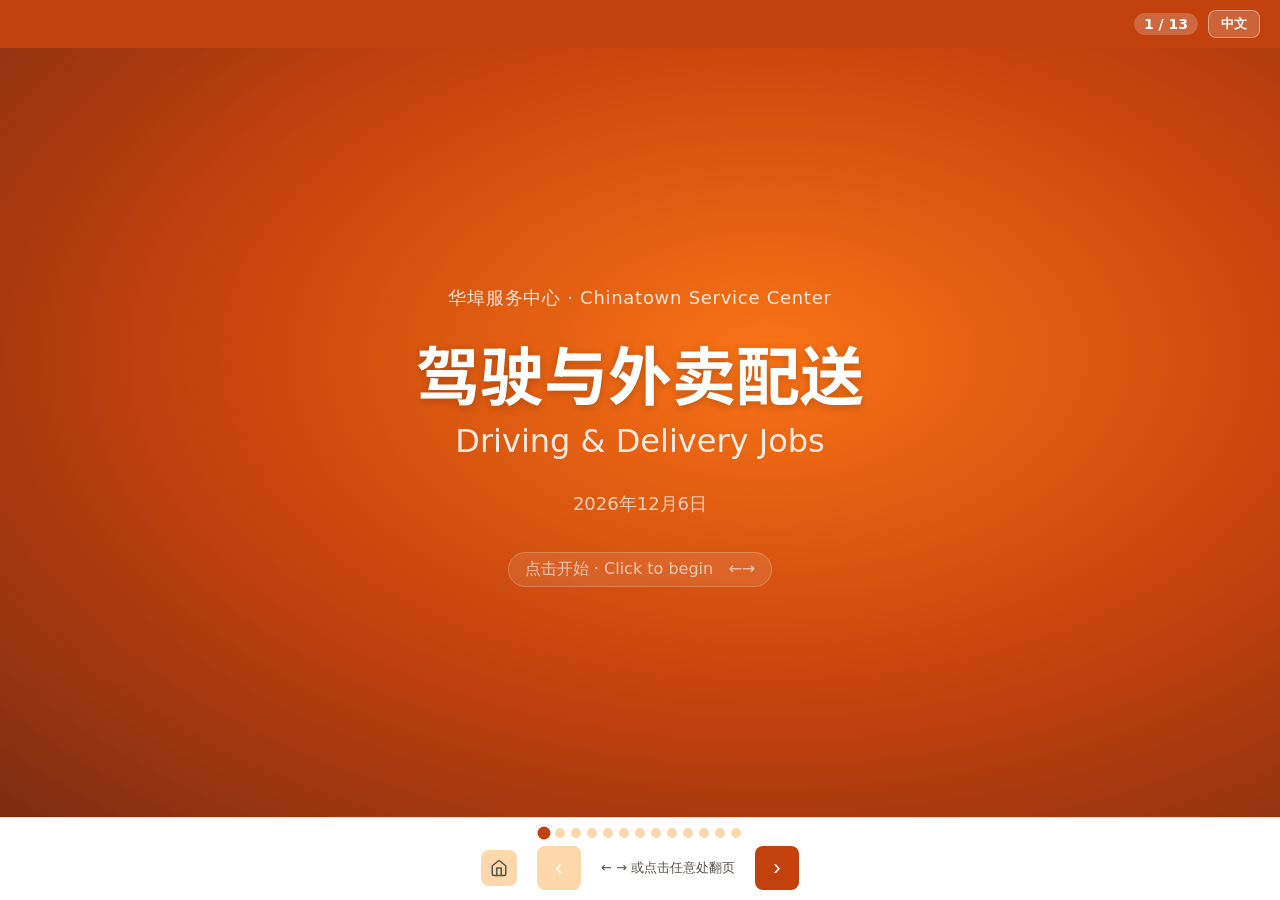
==== index.html @ 0065ac23 "Workshop 16: Driving & Delivery — initial bilingual deck + tests 13-slide projection deck (orange/am" ====
<!DOCTYPE html>
<html lang="zh-Hans">
<head>
  <meta charset="UTF-8">
  <meta name="viewport" content="width=device-width, initial-scale=1.0">
  <title>驾驶与外卖配送工作坊 · Driving &amp; Delivery Workshop</title>
  <meta name="description" content="Bilingual driving and delivery jobs workshop for new immigrants in LA — AB 60 license, DoorDash, taxes, and full-time options. Chinatown Service Center.">
  <link rel="canonical" href="https://driving-workshop.pages.dev/">
  <meta property="og:title" content="驾驶与外卖配送工作坊 · Driving & Delivery Workshop">
  <meta property="og:description" content="Bilingual workshop on driving and delivery jobs — AB 60 license, DoorDash/Uber Eats setup, gig taxes, full-time driving options.">
  <meta property="og:type" content="website">
  <meta property="og:url" content="https://driving-workshop.pages.dev/">
  <meta property="og:image" content="https://driving-workshop.pages.dev/og-image.jpg">
  <meta property="og:image:width" content="1200">
  <meta property="og:image:height" content="630">
  <meta property="og:image:alt" content="驾驶与外卖配送工作坊 · Driving & Delivery Workshop — Chinatown Service Center">
  <meta name="twitter:card" content="summary_large_image">
  <meta name="twitter:image" content="https://driving-workshop.pages.dev/og-image.jpg">
  <link rel="icon" href="data:image/svg+xml,<svg xmlns='http://www.w3.org/2000/svg' viewBox='0 0 100 100'><text y='.9em' font-size='90'>🚗</text></svg>">
  <link rel="preconnect" href="https://fonts.googleapis.com">
  <link rel="preconnect" href="https://fonts.gstatic.com" crossorigin>
  <link rel="stylesheet" href="https://fonts.googleapis.com/css2?family=Noto+Sans+SC:wght@400;500;700&display=swap">
  <link rel="stylesheet" href="styles.css">
</head>
<body class="zh">
<a class="skip-to-main" href="#slidesArea">跳至主内容 · Skip to main content</a>
<noscript><p class="noscript-msg">此演示需要启用 JavaScript · This presentation requires JavaScript.</p></noscript>

<!-- ── Header ──────────────────────────────────────────── -->
<header class="slide-header">
  <span class="section-label" id="sectionLabel"></span>
  <div class="header-right">
    <span class="slide-counter" id="slideCounter" aria-live="polite" aria-atomic="true">1 / 13</span>
    <button class="lang-toggle" id="langToggle" data-action="toggle-lang" aria-label="切换语言 · Toggle language">中文</button>
  </div>
</header>

<!-- ── Slides ──────────────────────────────────────────── -->
<main class="slides-area" id="slidesArea" aria-label="Workshop slides" role="main">

  <!-- ── Slide 1: Title ────────────────────────────────── -->
  <section class="slide slide-centered title-slide active" id="slide-1">
    <div class="slide-inner">
      <div class="csc-name">华埠服务中心 · Chinatown Service Center</div>
      <h1 class="main-title">驾驶与外卖配送</h1>
      <div class="main-subtitle">Driving &amp; Delivery Jobs</div>
      <div class="date-line" id="dateLine"></div>
      <span class="start-hint">点击开始 · Click to begin &nbsp; ←→</span>
    </div>
  </section>

  <!-- ── Slide 2: Agenda ───────────────────────────────── -->
  <section class="slide slide-centered" id="slide-2">
    <div class="slide-inner">
      <div class="topic-badge">今天学什么 · Today's Agenda</div>
      <h2 class="zh-headline">
        <span class="zh">三大主题</span>
        <span class="en">Three Key Topics</span>
      </h2>
      <div class="en-subtitle">
        <span class="zh">驾照 · 兼职 · 全职 — 30 分钟</span>
        <span class="en">License · Gig Apps · Full-Time — 30 minutes</span>
      </div>
      <div class="agenda-grid">
        <div class="agenda-card">
          <svg class="agenda-icon" aria-hidden="true" xmlns="http://www.w3.org/2000/svg" width="40" height="40" viewBox="0 0 24 24" fill="none" stroke="currentColor" stroke-width="1.5" stroke-linecap="round" stroke-linejoin="round"><rect width="20" height="14" x="2" y="5" rx="2"/><line x1="2" x2="22" y1="10" y2="10"/></svg>
          <div class="agenda-num">①</div>
          <div class="agenda-zh">
            <span class="zh">驾照</span>
            <span class="en">License</span>
          </div>
          <div class="agenda-en">
            <span class="zh">AB 60 加州驾照</span>
            <span class="en">AB 60 California License</span>
          </div>
        </div>
        <div class="agenda-card">
          <svg class="agenda-icon" aria-hidden="true" xmlns="http://www.w3.org/2000/svg" width="40" height="40" viewBox="0 0 24 24" fill="none" stroke="currentColor" stroke-width="1.5" stroke-linecap="round" stroke-linejoin="round"><rect width="14" height="20" x="5" y="2" rx="2"/><path d="M12 18h.01"/></svg>
          <div class="agenda-num">②</div>
          <div class="agenda-zh">
            <span class="zh">兼职</span>
            <span class="en">Gig Apps</span>
          </div>
          <div class="agenda-en">
            <span class="zh">手机接单 · DoorDash · Uber</span>
            <span class="en">DoorDash · Uber Eats · Lyft</span>
          </div>
        </div>
        <div class="agenda-card">
          <svg class="agenda-icon" aria-hidden="true" xmlns="http://www.w3.org/2000/svg" width="40" height="40" viewBox="0 0 24 24" fill="none" stroke="currentColor" stroke-width="1.5" stroke-linecap="round" stroke-linejoin="round"><path d="M10 17h4V5H2v12h3"/><path d="M20 17h2v-3.34a4 4 0 0 0-1.17-2.83L19 9h-5"/><path d="M14 17h1"/><circle cx="7.5" cy="17.5" r="2.5"/><circle cx="17.5" cy="17.5" r="2.5"/></svg>
          <div class="agenda-num">③</div>
          <div class="agenda-zh">
            <span class="zh">全职</span>
            <span class="en">Full-Time</span>
          </div>
          <div class="agenda-en">
            <span class="zh">USPS · Amazon · CDL 大货车</span>
            <span class="en">USPS · Amazon · CDL Trucking</span>
          </div>
        </div>
      </div>
    </div>
  </section>

  <!-- ── Slide 3: Types of Driving Jobs ───────────────── -->
  <section class="slide" id="slide-3">
    <div class="slide-inner">
      <div class="topic-badge"><svg aria-hidden="true" xmlns="http://www.w3.org/2000/svg" width="16" height="16" viewBox="0 0 24 24" fill="none" stroke="currentColor" stroke-width="2" stroke-linecap="round" stroke-linejoin="round"><path d="M14 16H9m10 0h3v-3.15a1 1 0 0 0-.84-.99L16 11l-2.7-3.6a1 1 0 0 0-.8-.4H5.24a2 2 0 0 0-1.8 1.1l-.8 1.63A6 6 0 0 0 2 12.42V16h2"/><circle cx="6.5" cy="16.5" r="2.5"/><circle cx="16.5" cy="16.5" r="2.5"/></svg> <span class="zh">行业概览</span><span class="en">Industry Overview</span></div>
      <h2 class="zh-headline">
        <span class="zh">驾驶工作有哪些？</span>
        <span class="en">Types of Driving Jobs</span>
      </h2>
      <div class="en-subtitle">
        <span class="zh">在洛杉矶最常见的四种驾驶工作</span>
        <span class="en">Four most common driving jobs in LA</span>
      </div>
      <div class="type-grid">
        <div class="type-card">
          <svg class="type-icon" aria-hidden="true" xmlns="http://www.w3.org/2000/svg" width="32" height="32" viewBox="0 0 24 24" fill="none" stroke="currentColor" stroke-width="1.5" stroke-linecap="round" stroke-linejoin="round"><rect width="14" height="20" x="5" y="2" rx="2"/><path d="M12 18h.01"/></svg>
          <div class="type-name-zh"><span class="zh">手机兼职 / 网约车</span><span class="en">Gig Apps / Rideshare</span></div>
          <div class="type-name-en"><span class="zh">DoorDash · Uber Eats · Lyft · Instacart</span><span class="en">DoorDash · Uber Eats · Lyft · Instacart</span></div>
          <div class="type-desc"><span class="zh">时间自由，自带车，按单计费。每小时 $15–25</span><span class="en">Flexible hours, your own car, paid per delivery. $15–25/hr</span></div>
        </div>
        <div class="type-card">
          <svg class="type-icon" aria-hidden="true" xmlns="http://www.w3.org/2000/svg" width="32" height="32" viewBox="0 0 24 24" fill="none" stroke="currentColor" stroke-width="1.5" stroke-linecap="round" stroke-linejoin="round"><rect width="20" height="8" x="2" y="9" rx="2"/><path d="M2 12h20"/><path d="M6 17v2M18 17v2"/></svg>
          <div class="type-name-zh"><span class="zh">全职配送司机</span><span class="en">Delivery Driver (Full-Time)</span></div>
          <div class="type-name-en"><span class="zh">UPS · FedEx · Amazon · USPS</span><span class="en">UPS · FedEx · Amazon · USPS</span></div>
          <div class="type-desc"><span class="zh">公司提供车辆，有保险和福利。每小时 $20–32</span><span class="en">Company truck, insurance &amp; benefits. $20–32/hr</span></div>
        </div>
        <div class="type-card">
          <svg class="type-icon" aria-hidden="true" xmlns="http://www.w3.org/2000/svg" width="32" height="32" viewBox="0 0 24 24" fill="none" stroke="currentColor" stroke-width="1.5" stroke-linecap="round" stroke-linejoin="round"><path d="M10 17h4V5H2v12h3"/><path d="M20 17h2v-3.34a4 4 0 0 0-1.17-2.83L19 9h-5"/><circle cx="7.5" cy="17.5" r="2.5"/><circle cx="17.5" cy="17.5" r="2.5"/></svg>
          <div class="type-name-zh"><span class="zh">大货车司机 (CDL)</span><span class="en">CDL Truck Driver</span></div>
          <div class="type-name-en"><span class="zh">商用车驾照 A 类</span><span class="en">Class A Commercial License</span></div>
          <div class="type-desc"><span class="zh">需要 CDL 培训。长途 $60K–80K/年</span><span class="en">Requires CDL training. Long-haul $60K–80K/year</span></div>
        </div>
        <div class="type-card">
          <svg class="type-icon" aria-hidden="true" xmlns="http://www.w3.org/2000/svg" width="32" height="32" viewBox="0 0 24 24" fill="none" stroke="currentColor" stroke-width="1.5" stroke-linecap="round" stroke-linejoin="round"><path d="M8 6v6"/><path d="M15 6v6"/><path d="M2 12h19.6"/><path d="M18 18h3s.5-1.7.8-2.8c.1-.4.2-.8.2-1.2 0-.4-.1-.8-.2-1.2l-1.4-5C20.1 6.8 19.1 6 18 6H4a2 2 0 0 0-2 2v10h3"/><circle cx="7" cy="18" r="2"/><circle cx="16" cy="18" r="2"/></svg>
          <div class="type-name-zh"><span class="zh">残障专车 / 校车</span><span class="en">Paratransit / School Bus</span></div>
          <div class="type-name-en"><span class="zh">Access Services · LA Unified</span><span class="en">Access Services · LA Unified</span></div>
          <div class="type-desc"><span class="zh">服务老人或学生，福利稳定。每小时 $20–27</span><span class="en">Serve elderly or students, stable benefits. $20–27/hr</span></div>
        </div>
      </div>
    </div>
  </section>

  <!-- ── Slide 4: AB 60 License ────────────────────────── -->
  <section class="slide" id="slide-4">
    <div class="slide-inner">
      <div class="topic-badge"><svg aria-hidden="true" xmlns="http://www.w3.org/2000/svg" width="16" height="16" viewBox="0 0 24 24" fill="none" stroke="currentColor" stroke-width="2" stroke-linecap="round" stroke-linejoin="round"><rect width="20" height="14" x="2" y="5" rx="2"/><line x1="2" x2="22" y1="10" y2="10"/></svg> <span class="zh">第一步 · 驾照</span><span class="en">Step 1 · License</span></div>
      <h2 class="zh-headline">
        <span class="zh">AB 60 加州驾照</span>
        <span class="en">AB 60 California Driver's License</span>
      </h2>
      <div class="en-subtitle">
        <span class="zh">没有合法身份也可以申请加州驾照</span>
        <span class="en">You can get a CA license without legal status</span>
      </div>
      <div class="doc-grid">
        <div class="doc-col">
          <h3><span class="zh">身份证明（任选一）</span><span class="en">Proof of Identity (pick one)</span></h3>
          <ul class="doc-list">
            <li><span class="zh">外国护照（贴照片那页）</span><span class="en">Foreign passport (with photo page)</span></li>
            <li><span class="zh">领事馆身份证（Matrícula Consular）</span><span class="en">Consular ID card (Matrícula)</span></li>
            <li><span class="zh">外国驾照</span><span class="en">Foreign driver's license</span></li>
            <li><span class="zh">墨西哥选民证 (INE/IFE)</span><span class="en">Mexican voter ID (INE/IFE)</span></li>
          </ul>
        </div>
        <div class="doc-col">
          <h3><span class="zh">加州居住证明（两张）</span><span class="en">CA Residency Proof (two needed)</span></h3>
          <ul class="doc-list">
            <li><span class="zh">水电煤气账单（家庭账单）</span><span class="en">Utility bill (electric, gas, water)</span></li>
            <li><span class="zh">租房合同或收据</span><span class="en">Rental agreement or rent receipt</span></li>
            <li><span class="zh">银行对账单</span><span class="en">Bank statement</span></li>
            <li><span class="zh">学校或工作证明信</span><span class="en">School or employer letter</span></li>
          </ul>
        </div>
      </div>
      <div class="tax-rule">
        <div class="tax-rule-zh"><span class="zh">📝 三步走：在 DMV 网上预约 → 笔试 → 路考</span><span class="en">📝 Three steps: Book DMV appointment online → Written test → Road test</span></div>
        <div class="tax-rule-en"><span class="zh">中文笔试可用。费用约 $39（驾照费用）。AB 60 驾照不能用于乘机或联邦事务。</span><span class="en">Chinese written test available. Fee ~$39. AB 60 license cannot be used for air travel or federal ID.</span></div>
      </div>
    </div>
  </section>

  <!-- ── Slide 5: Activity — Which App Pays More? (two-phase) -->
  <section class="slide activity-slide" id="slide-5" data-phase="question">
    <div class="slide-inner">
      <div class="topic-badge"><svg aria-hidden="true" xmlns="http://www.w3.org/2000/svg" width="16" height="16" viewBox="0 0 24 24" fill="none" stroke="currentColor" stroke-width="2" stroke-linecap="round" stroke-linejoin="round"><circle cx="12" cy="12" r="10"/><circle cx="12" cy="12" r="6"/><circle cx="12" cy="12" r="2"/></svg> <span class="zh">练一练 · 互动活动</span><span class="en">Activity · Practice</span></div>
      <h2 class="zh-headline">
        <span class="zh">哪个 App 收入更高？</span>
        <span class="en">Which App Pays the Most?</span>
      </h2>
      <div class="en-subtitle">
        <span class="zh">在洛杉矶，平均每小时收入对比（含小费）</span>
        <span class="en">Average LA hourly pay (after tips, before gas)</span>
      </div>

      <div class="pay-compare">
        <div class="pay-card" id="pay-uber">
          <div class="pay-card-name">Uber</div>
          <div class="pay-card-rate">$18–22</div>
          <div class="pay-card-note"><span class="zh">载客网约车</span><span class="en">Rideshare</span></div>
        </div>
        <div class="pay-card" id="pay-lyft">
          <div class="pay-card-name">Lyft</div>
          <div class="pay-card-rate">$17–20</div>
          <div class="pay-card-note"><span class="zh">载客网约车</span><span class="en">Rideshare</span></div>
        </div>
        <div class="pay-card" id="pay-doordash">
          <div class="pay-card-name">DoorDash</div>
          <div class="pay-card-rate">$19–25</div>
          <div class="pay-card-note"><span class="zh">送外卖</span><span class="en">Food delivery</span></div>
        </div>
        <div class="pay-card" id="pay-instacart">
          <div class="pay-card-name">Instacart</div>
          <div class="pay-card-rate">$16–20</div>
          <div class="pay-card-note"><span class="zh">代买杂货</span><span class="en">Grocery delivery</span></div>
        </div>
      </div>

      <div class="vote-prompt"><span class="zh">🙋 投票：你觉得哪个 App 收入最高？</span><span class="en">🙋 Vote: Which app pays the most?</span></div>

      <!-- Answer reveal (hidden until reveal) -->
      <div id="activity-answer" class="activity-answer-box">
        <div class="activity-answer-title"><span class="zh">✓ DoorDash 平均最高（约 $19–25/小时）</span><span class="en">✓ DoorDash typically pays the most (~$19–25/hr)</span></div>
        <div class="activity-answer-text">
          <span class="zh">注意：实际收入要扣除油费（约 $5–7/小时）和车辆磨损。多个 App 一起开可以减少等单时间。</span>
          <span class="en">Note: Subtract gas (~$5–7/hr) and vehicle wear. Running multiple apps reduces wait time.</span>
        </div>
      </div>

      <button class="reveal-btn" id="reveal-btn-5" data-action="reveal-activity">
        <span class="zh">揭晓答案 · Reveal Answer</span>
        <span class="en">Reveal Answer</span>
      </button>
    </div>
  </section>

  <!-- ── Slide 6: DoorDash / Uber Eats Setup ────────────── -->
  <section class="slide" id="slide-6">
    <div class="slide-inner">
      <div class="topic-badge"><svg aria-hidden="true" xmlns="http://www.w3.org/2000/svg" width="16" height="16" viewBox="0 0 24 24" fill="none" stroke="currentColor" stroke-width="2" stroke-linecap="round" stroke-linejoin="round"><rect width="14" height="20" x="5" y="2" rx="2"/><path d="M12 18h.01"/></svg> <span class="zh">手机注册</span><span class="en">Phone Setup</span></div>
      <h2 class="zh-headline">
        <span class="zh">注册 DoorDash / Uber Eats</span>
        <span class="en">Sign Up for DoorDash / Uber Eats</span>
      </h2>
      <div class="en-subtitle">
        <span class="zh">五个步骤 — 一周内可以开始接单</span>
        <span class="en">Five steps — start earning within a week</span>
      </div>
      <div class="phone-steps">
        <div class="phone-step">
          <div class="phone-step-num">1</div>
          <svg class="phone-step-icon" aria-hidden="true" xmlns="http://www.w3.org/2000/svg" width="28" height="28" viewBox="0 0 24 24" fill="none" stroke="currentColor" stroke-width="1.5" stroke-linecap="round" stroke-linejoin="round"><circle cx="12" cy="12" r="10"/><polyline points="16 12 12 8 8 12"/><line x1="12" x2="12" y1="16" y2="8"/></svg>
          <div class="phone-step-zh"><span class="zh">下载 App</span><span class="en">Download App</span></div>
          <div class="phone-step-en"><span class="zh">App Store 或 Play 商店</span><span class="en">App Store / Play Store</span></div>
        </div>
        <div class="phone-step">
          <div class="phone-step-num">2</div>
          <svg class="phone-step-icon" aria-hidden="true" xmlns="http://www.w3.org/2000/svg" width="28" height="28" viewBox="0 0 24 24" fill="none" stroke="currentColor" stroke-width="1.5" stroke-linecap="round" stroke-linejoin="round"><path d="M16 21v-2a4 4 0 0 0-4-4H6a4 4 0 0 0-4 4v2"/><circle cx="9" cy="7" r="4"/><polyline points="16 11 18 13 22 9"/></svg>
          <div class="phone-step-zh"><span class="zh">填资料</span><span class="en">Enter Info</span></div>
          <div class="phone-step-en"><span class="zh">姓名 · 电话 · SSN/ITIN</span><span class="en">Name · Phone · SSN/ITIN</span></div>
        </div>
        <div class="phone-step">
          <div class="phone-step-num">3</div>
          <svg class="phone-step-icon" aria-hidden="true" xmlns="http://www.w3.org/2000/svg" width="28" height="28" viewBox="0 0 24 24" fill="none" stroke="currentColor" stroke-width="1.5" stroke-linecap="round" stroke-linejoin="round"><rect width="20" height="14" x="2" y="5" rx="2"/><line x1="2" x2="22" y1="10" y2="10"/></svg>
          <div class="phone-step-zh"><span class="zh">上传驾照 + 车辆</span><span class="en">Upload License + Vehicle</span></div>
          <div class="phone-step-en"><span class="zh">驾照 · 保险 · 车牌照片</span><span class="en">License · Insurance · Plate photo</span></div>
        </div>
        <div class="phone-step">
          <div class="phone-step-num">4</div>
          <svg class="phone-step-icon" aria-hidden="true" xmlns="http://www.w3.org/2000/svg" width="28" height="28" viewBox="0 0 24 24" fill="none" stroke="currentColor" stroke-width="1.5" stroke-linecap="round" stroke-linejoin="round"><circle cx="12" cy="12" r="10"/><polyline points="12 6 12 12 16 14"/></svg>
          <div class="phone-step-zh"><span class="zh">等背景调查</span><span class="en">Background Check</span></div>
          <div class="phone-step-en"><span class="zh">3–7 天审核完成</span><span class="en">3–7 days to approve</span></div>
        </div>
        <div class="phone-step">
          <div class="phone-step-num">5</div>
          <svg class="phone-step-icon" aria-hidden="true" xmlns="http://www.w3.org/2000/svg" width="28" height="28" viewBox="0 0 24 24" fill="none" stroke="currentColor" stroke-width="1.5" stroke-linecap="round" stroke-linejoin="round"><rect width="20" height="12" x="2" y="6" rx="2"/><circle cx="12" cy="12" r="2"/><path d="M6 12h.01M18 12h.01"/></svg>
          <div class="phone-step-zh"><span class="zh">开始接单</span><span class="en">Start Driving</span></div>
          <div class="phone-step-en"><span class="zh">银行入账 · 每周发薪</span><span class="en">Direct deposit · Weekly pay</span></div>
        </div>
      </div>
      <div class="tax-rule">
        <div class="tax-rule-zh"><span class="zh">💡 没有 SSN 也可以做 — 用 ITIN（个人税号）注册 DoorDash 和 Uber Eats。</span><span class="en">💡 No SSN required — DoorDash and Uber Eats accept ITIN.</span></div>
        <div class="tax-rule-en"><span class="zh">需要：智能手机 + 加州驾照（或 AB 60）+ 车辆保险 + 银行账户。年龄至少 18 岁（Uber 21 岁）。</span><span class="en">You need: smartphone, CA driver's license (or AB 60), car insurance, bank account. Min age 18 (Uber 21).</span></div>
      </div>
    </div>
  </section>

  <!-- ── Slide 7: Car Insurance Requirements ─────────────── -->
  <section class="slide" id="slide-7">
    <div class="slide-inner">
      <div class="topic-badge"><svg aria-hidden="true" xmlns="http://www.w3.org/2000/svg" width="16" height="16" viewBox="0 0 24 24" fill="none" stroke="currentColor" stroke-width="2" stroke-linecap="round" stroke-linejoin="round"><path d="M20 13c0 5-3.5 7.5-7.66 8.95a1 1 0 0 1-.67-.01C7.5 20.5 4 18 4 13V6a1 1 0 0 1 1-1c2 0 4.5-1.2 6.24-2.72a1.17 1.17 0 0 1 1.52 0C14.51 3.81 17 5 19 5a1 1 0 0 1 1 1z"/></svg> <span class="zh">车辆保险</span><span class="en">Car Insurance</span></div>
      <h2 class="zh-headline">
        <span class="zh">保险要求</span>
        <span class="en">Car Insurance Requirements</span>
      </h2>
      <div class="en-subtitle">
        <span class="zh">个人保险不够 — 接单时需要额外保障</span>
        <span class="en">Personal coverage isn't enough — you need more when working</span>
      </div>
      <div class="info-grid">
        <div class="info-card">
          <div class="info-card-title"><span class="zh">加州最低要求</span><span class="en">CA Minimum Required</span></div>
          <div class="info-card-text">
            <span class="zh"><strong>个人保险（必须）：</strong><br>责任险 30/60/15<br>每年约 $1,000–2,000</span>
            <span class="en"><strong>Personal liability (required):</strong><br>30/60/15 coverage<br>~$1,000–2,000/year</span>
          </div>
        </div>
        <div class="info-card warn">
          <div class="info-card-title"><span class="zh">⚠️ 接单时不在保障范围</span><span class="en">⚠️ Gig Work Not Covered</span></div>
          <div class="info-card-text">
            <span class="zh">个人保险<strong>不保</strong>载客或送货时发生的事故。出事自己赔。</span>
            <span class="en">Personal insurance <strong>does not</strong> cover accidents while delivering or driving passengers. You pay out of pocket.</span>
          </div>
        </div>
      </div>
      <div class="info-grid">
        <div class="info-card">
          <div class="info-card-title"><span class="zh">App 提供的保险</span><span class="en">App-Provided Insurance</span></div>
          <div class="info-card-text">
            <span class="zh">DoorDash / Uber 在「接单中」<strong>有限</strong>保障（最高 $100 万责任）。但只在送货途中有效，等单时不算。</span>
            <span class="en">DoorDash / Uber provide <strong>limited</strong> coverage while actively on a delivery (up to $1M liability). Not active while waiting for orders.</span>
          </div>
        </div>
        <div class="info-card">
          <div class="info-card-title"><span class="zh">额外建议</span><span class="en">Strongly Recommended</span></div>
          <div class="info-card-text">
            <span class="zh">买<strong>「商业附加险」(rideshare endorsement)</strong> — 每月加 $20–40 就能填补保障漏洞。Geico、Progressive、State Farm 都有。</span>
            <span class="en">Add a <strong>rideshare endorsement</strong> — $20–40/mo closes the gap. Geico, Progressive, State Farm all offer it.</span>
          </div>
        </div>
      </div>
    </div>
  </section>

  <!-- ── Slide 8: Taxes for Gig Workers ──────────────────── -->
  <section class="slide" id="slide-8">
    <div class="slide-inner">
      <div class="topic-badge"><svg aria-hidden="true" xmlns="http://www.w3.org/2000/svg" width="16" height="16" viewBox="0 0 24 24" fill="none" stroke="currentColor" stroke-width="2" stroke-linecap="round" stroke-linejoin="round"><line x1="12" x2="12" y1="2" y2="22"/><path d="M17 5H9.5a3.5 3.5 0 0 0 0 7h5a3.5 3.5 0 0 1 0 7H6"/></svg> <span class="zh">报税</span><span class="en">Taxes</span></div>
      <h2 class="zh-headline">
        <span class="zh">兼职司机的税务</span>
        <span class="en">Taxes for Gig Workers</span>
      </h2>
      <div class="en-subtitle">
        <span class="zh">您是自雇人士 — 公司不扣税，您要自己交</span>
        <span class="en">You are self-employed — the app does not withhold taxes</span>
      </div>
      <div class="info-grid">
        <div class="info-card warn">
          <div class="info-card-title"><span class="zh">您拿的是 1099-NEC</span><span class="en">You Get a 1099-NEC</span></div>
          <div class="info-card-text">
            <span class="zh">不是 W-2 — 您是「独立承包人」。每年 1 月底 App 寄出 1099 表，列出去年总收入。</span>
            <span class="en">Not a W-2 — you're an independent contractor. App sends 1099 in late January showing last year's earnings.</span>
          </div>
        </div>
        <div class="info-card">
          <div class="info-card-title"><span class="zh">税率约 15.3%</span><span class="en">~15.3% Self-Employment Tax</span></div>
          <div class="info-card-text">
            <span class="zh">联邦自雇税（社保 + 联邦医保） + 联邦所得税 + 加州所得税。建议每赚 $100 留 $25–30 交税。</span>
            <span class="en">Self-employment tax (SS + Medicare) + federal income tax + CA state tax. Save $25–30 of every $100 earned.</span>
          </div>
        </div>
        <div class="info-card">
          <div class="info-card-title"><span class="zh">季度预交税</span><span class="en">Quarterly Estimated Taxes</span></div>
          <div class="info-card-text">
            <span class="zh">如果年收入超过 $1,000，需要每季度交一次：<strong>4/15 · 6/15 · 9/15 · 1/15</strong>。否则罚款。</span>
            <span class="en">If you earn over $1,000/year, pay quarterly: <strong>Apr 15 · Jun 15 · Sep 15 · Jan 15</strong>. Otherwise penalties.</span>
          </div>
        </div>
        <div class="info-card">
          <div class="info-card-title"><span class="zh">✓ 可抵扣的支出</span><span class="en">✓ Deductible Expenses</span></div>
          <div class="info-card-text">
            <span class="zh">汽油、修车、保险、手机费、停车费、过路费、洗车。或用<strong>每英里 67¢</strong>简单算（2024）。</span>
            <span class="en">Gas, repairs, insurance, phone, parking, tolls, car wash. Or use <strong>67¢/mile</strong> standard deduction (2024).</span>
          </div>
        </div>
      </div>
      <div class="tax-rule">
        <div class="tax-rule-zh"><span class="zh">📱 用 Stride 或 Everlance App 自动记录里程 — 报税时能省几千美元</span><span class="en">📱 Use Stride or Everlance app to auto-track miles — can save thousands at tax time</span></div>
        <div class="tax-rule-en"><span class="zh">华埠服务中心提供免费报税服务（VITA），帮助低收入家庭报税。</span><span class="en">Chinatown Service Center offers free VITA tax prep for low-income families.</span></div>
      </div>
    </div>
  </section>

  <!-- ── Slide 9: True/False Quiz (multi-phase) ──────── -->
  <section class="slide activity-slide slide-centered" id="slide-9" data-phase="question">
    <div class="slide-inner">
      <div class="topic-badge"><svg aria-hidden="true" xmlns="http://www.w3.org/2000/svg" width="16" height="16" viewBox="0 0 24 24" fill="none" stroke="currentColor" stroke-width="2" stroke-linecap="round" stroke-linejoin="round"><circle cx="12" cy="12" r="10"/><path d="M9.09 9a3 3 0 0 1 5.83 1c0 2-3 3-3 3"/><path d="M12 17h.01"/></svg> <span class="zh">互动测验</span><span class="en">Quiz</span></div>
      <h2 class="zh-headline">
        <span class="zh">对还是错？</span>
        <span class="en">True or False?</span>
      </h2>
      <div class="en-subtitle">
        <span class="zh">两道题 — 举手投票</span>
        <span class="en">Two questions — raise your hand to vote</span>
      </div>

      <!-- Q1 -->
      <div class="quiz-question">
        <div class="quiz-q-zh"><span class="zh">① DoorDash 和 Uber Eats 每周会自动从您的收入中扣税。</span><span class="en">① DoorDash and Uber Eats automatically withhold taxes from your weekly pay.</span></div>
        <div class="quiz-q-en"><span class="zh">DoorDash and Uber Eats automatically withhold taxes from your weekly pay.</span><span class="en">DoorDash 和 Uber Eats 每周会自动从您的收入中扣税。</span></div>
      </div>
      <div class="vote-prompt"><span class="zh">🙋 举手 — 对 TRUE / 错 FALSE</span><span class="en">🙋 Raise your hand — TRUE / FALSE</span></div>

      <button class="reveal-btn" id="reveal-btn-q1" data-action="reveal-q1">
        <span class="zh">揭晓答案 1 · Reveal Answer</span>
        <span class="en">Reveal Answer 1</span>
      </button>

      <div class="answer-block" id="q1-answer">
        <div class="verdict-badge verdict-false">✗ FALSE — <span class="zh">错误</span><span class="en">False</span></div>
        <div class="answer-explanation-zh"><span class="zh">您是自雇人士 — 必须自己存税、自己报税。</span><span class="en">You're self-employed — you must save and pay taxes yourself.</span></div>
        <div class="answer-explanation-en"><span class="zh">建议每赚 $100 存 $25–30 用于交税。年底拿 1099-NEC 表。</span><span class="en">Save $25–30 of every $100 you earn. You'll receive a 1099-NEC at year-end.</span></div>
      </div>

      <!-- Q2 (hidden until Q1 revealed) -->
      <div class="q2-block" id="q2-block">
        <div class="quiz-question" style="margin-top:16px;">
          <div class="quiz-q-zh"><span class="zh">② 没有合法身份的人也可以申请加州驾照。</span><span class="en">② People without legal immigration status can still apply for a CA driver's license.</span></div>
          <div class="quiz-q-en"><span class="zh">People without legal immigration status can still apply for a CA driver's license.</span><span class="en">没有合法身份的人也可以申请加州驾照。</span></div>
        </div>
        <div class="vote-prompt"><span class="zh">🙋 举手 — 对 TRUE / 错 FALSE</span><span class="en">🙋 Raise your hand — TRUE / FALSE</span></div>

        <button class="reveal-btn" id="reveal-btn-q2" data-action="reveal-q2">
          <span class="zh">揭晓答案 2 · Reveal Answer</span>
          <span class="en">Reveal Answer 2</span>
        </button>

        <div class="answer-block" id="q2-answer">
          <div class="verdict-badge verdict-true">✓ TRUE — <span class="zh">正确</span><span class="en">True</span></div>
          <div class="answer-explanation-zh"><span class="zh">这就是 AB 60 法案 — 不需要 SSN 也可拿驾照。</span><span class="en">This is the AB 60 law — no SSN required to get a license.</span></div>
          <div class="answer-explanation-en"><span class="zh">2015 年起加州实施 AB 60。准备身份证明 + 加州居住证明 + 通过笔试和路考即可。</span><span class="en">CA enacted AB 60 in 2015. Bring proof of identity, CA residency, and pass written + road tests.</span></div>
        </div>
      </div>
    </div>
  </section>

  <!-- ── Slide 10: Full-Time Driving Jobs ────────────────── -->
  <section class="slide" id="slide-10">
    <div class="slide-inner">
      <div class="topic-badge"><svg aria-hidden="true" xmlns="http://www.w3.org/2000/svg" width="16" height="16" viewBox="0 0 24 24" fill="none" stroke="currentColor" stroke-width="2" stroke-linecap="round" stroke-linejoin="round"><rect width="20" height="8" x="2" y="9" rx="2"/><path d="M2 12h20"/></svg> <span class="zh">全职 · 福利稳定</span><span class="en">Full-Time · Benefits</span></div>
      <h2 class="zh-headline">
        <span class="zh">全职驾驶工作</span>
        <span class="en">Full-Time Driving Jobs</span>
      </h2>
      <div class="en-subtitle">
        <span class="zh">想要稳定工资 + 医疗保险？看这些公司</span>
        <span class="en">Want steady pay + benefits? Look at these</span>
      </div>
      <div class="job-grid">
        <div class="job-card">
          <div class="job-icon">
            <svg aria-hidden="true" xmlns="http://www.w3.org/2000/svg" width="28" height="28" viewBox="0 0 24 24" fill="none" stroke="currentColor" stroke-width="1.5" stroke-linecap="round" stroke-linejoin="round"><rect width="20" height="16" x="2" y="4" rx="2"/><path d="m22 7-8.97 5.7a1.94 1.94 0 0 1-2.06 0L2 7"/></svg>
          </div>
          <div>
            <div class="job-name-zh"><span class="zh">USPS 邮政司机</span><span class="en">USPS Postal Driver</span></div>
            <div class="job-name-en"><span class="zh">联邦政府工作 · 工会福利</span><span class="en">Federal job · Union benefits</span></div>
            <div class="job-pay">$20–25/hr <span class="job-pay-en">+ pension · usajobs.gov</span></div>
          </div>
        </div>
        <div class="job-card">
          <div class="job-icon">
            <svg aria-hidden="true" xmlns="http://www.w3.org/2000/svg" width="28" height="28" viewBox="0 0 24 24" fill="none" stroke="currentColor" stroke-width="1.5" stroke-linecap="round" stroke-linejoin="round"><rect width="20" height="8" x="2" y="9" rx="2"/><path d="M2 12h20"/></svg>
          </div>
          <div>
            <div class="job-name-zh"><span class="zh">Amazon DSP 司机</span><span class="en">Amazon DSP Driver</span></div>
            <div class="job-name-en"><span class="zh">第三方物流公司送 Amazon 包裹</span><span class="en">Third-party companies deliver Amazon packages</span></div>
            <div class="job-pay">$19–22/hr <span class="job-pay-en">+ benefits · amazondsp.com</span></div>
          </div>
        </div>
        <div class="job-card">
          <div class="job-icon">
            <svg aria-hidden="true" xmlns="http://www.w3.org/2000/svg" width="28" height="28" viewBox="0 0 24 24" fill="none" stroke="currentColor" stroke-width="1.5" stroke-linecap="round" stroke-linejoin="round"><path d="M8 6v6"/><path d="M15 6v6"/><path d="M2 12h19.6"/><path d="M18 18h3s.5-1.7.8-2.8c.1-.4.2-.8.2-1.2 0-.4-.1-.8-.2-1.2l-1.4-5C20.1 6.8 19.1 6 18 6H4a2 2 0 0 0-2 2v10h3"/><circle cx="7" cy="18" r="2"/><circle cx="16" cy="18" r="2"/></svg>
          </div>
          <div>
            <div class="job-name-zh"><span class="zh">Access Services 残障专车</span><span class="en">Access Services (Paratransit)</span></div>
            <div class="job-name-en"><span class="zh">为老人和残障人士提供交通</span><span class="en">Transport for elderly &amp; disabled</span></div>
            <div class="job-pay">$20–27/hr <span class="job-pay-en">+ benefits · accessla.org</span></div>
          </div>
        </div>
        <div class="job-card">
          <div class="job-icon">
            <svg aria-hidden="true" xmlns="http://www.w3.org/2000/svg" width="28" height="28" viewBox="0 0 24 24" fill="none" stroke="currentColor" stroke-width="1.5" stroke-linecap="round" stroke-linejoin="round"><path d="M2 6h16l4 5-4 5H2z"/><circle cx="7" cy="18" r="2"/><circle cx="16" cy="18" r="2"/></svg>
          </div>
          <div>
            <div class="job-name-zh"><span class="zh">LA 校车司机</span><span class="en">LA School Bus Driver</span></div>
            <div class="job-name-en"><span class="zh">LAUSD · 兼职暑假休息</span><span class="en">LAUSD · Summers off</span></div>
            <div class="job-pay">$22–28/hr <span class="job-pay-en">+ pension · lausd.org</span></div>
          </div>
        </div>
      </div>
    </div>
  </section>

  <!-- ── Slide 11: CDL-A Trucking ─────────────────────── -->
  <section class="slide" id="slide-11">
    <div class="slide-inner">
      <div class="topic-badge"><svg aria-hidden="true" xmlns="http://www.w3.org/2000/svg" width="16" height="16" viewBox="0 0 24 24" fill="none" stroke="currentColor" stroke-width="2" stroke-linecap="round" stroke-linejoin="round"><path d="M10 17h4V5H2v12h3"/><path d="M20 17h2v-3.34a4 4 0 0 0-1.17-2.83L19 9h-5"/><circle cx="7.5" cy="17.5" r="2.5"/><circle cx="17.5" cy="17.5" r="2.5"/></svg> <span class="zh">大货车 · 高收入</span><span class="en">CDL · High Pay</span></div>
      <h2 class="zh-headline">
        <span class="zh">CDL-A 商用驾照</span>
        <span class="en">CDL-A Trucking</span>
      </h2>
      <div class="en-subtitle">
        <span class="zh">长途货运 — 年收入 $60K–80K，但需要培训</span>
        <span class="en">Long-haul trucking — $60K–80K/year, but requires training</span>
      </div>
      <div class="cdl-grid">
        <div class="cdl-step">
          <div class="cdl-step-num">1</div>
          <div class="cdl-step-zh"><span class="zh">参加培训</span><span class="en">Get Training</span></div>
          <div class="cdl-step-en"><span class="zh">4–7 周课程<br>$3,000–7,000</span><span class="en">4–7 week program<br>$3,000–7,000</span></div>
        </div>
        <div class="cdl-step">
          <div class="cdl-step-num">2</div>
          <div class="cdl-step-zh"><span class="zh">考 CDL-A</span><span class="en">Pass CDL-A Test</span></div>
          <div class="cdl-step-en"><span class="zh">DMV 笔试 + 路考<br>申请费约 $90</span><span class="en">DMV written + road<br>~$90 fee</span></div>
        </div>
        <div class="cdl-step">
          <div class="cdl-step-num">3</div>
          <div class="cdl-step-zh"><span class="zh">公司聘用</span><span class="en">Company Hires You</span></div>
          <div class="cdl-step-en"><span class="zh">很多公司报销学费<br>Schneider · Werner · J.B. Hunt</span><span class="en">Many reimburse tuition<br>Schneider · Werner · J.B. Hunt</span></div>
        </div>
      </div>
      <div class="info-grid">
        <div class="info-card">
          <div class="info-card-title"><span class="zh">本地培训学校</span><span class="en">LA Training Schools</span></div>
          <div class="info-card-text">
            <span class="zh">• Western Pacific Truck School<br>• California Truck Driving Academy<br>• Center for Employment Training (CET)</span>
            <span class="en">• Western Pacific Truck School<br>• California Truck Driving Academy<br>• Center for Employment Training (CET)</span>
          </div>
        </div>
        <div class="info-card">
          <div class="info-card-title"><span class="zh">⚠️ 注意事项</span><span class="en">⚠️ Important Notes</span></div>
          <div class="info-card-text">
            <span class="zh">需要 SSN 和合法工作身份。CDL <strong>不能</strong>用 AB 60 驾照。年龄 21+，需通过 DOT 体检和药检。</span>
            <span class="en">Requires SSN and work authorization. CDL is <strong>not</strong> available with AB 60. Must be 21+, pass DOT physical &amp; drug test.</span>
          </div>
        </div>
      </div>
    </div>
  </section>

  <!-- ── Slide 12: CSC Services ─────────────────────────── -->
  <section class="slide" id="slide-12">
    <div class="slide-inner">
      <div class="topic-badge"><svg aria-hidden="true" xmlns="http://www.w3.org/2000/svg" width="16" height="16" viewBox="0 0 24 24" fill="none" stroke="currentColor" stroke-width="2" stroke-linecap="round" stroke-linejoin="round"><path d="M6 22V4a2 2 0 0 1 2-2h8a2 2 0 0 1 2 2v18Z"/><path d="M6 12H4a2 2 0 0 0-2 2v6a2 2 0 0 0 2 2h2"/><path d="M18 9h2a2 2 0 0 1 2 2v9a2 2 0 0 1-2 2h-2"/><path d="M10 6h4M10 10h4M10 14h4M10 18h4"/></svg> <span class="zh">华埠服务中心</span><span class="en">Chinatown Service Center</span></div>
      <h2 class="zh-headline">
        <span class="zh">我们可以帮您</span>
        <span class="en">How We Can Help You</span>
      </h2>
      <div class="en-subtitle">
        <span class="zh">免费 · 双语 · 无需移民身份</span>
        <span class="en">Free · Bilingual · No immigration status required</span>
      </div>
      <div class="service-grid">
        <div class="service-card">
          <div class="service-icon"><svg aria-hidden="true" xmlns="http://www.w3.org/2000/svg" width="32" height="32" viewBox="0 0 24 24" fill="none" stroke="currentColor" stroke-width="1.5" stroke-linecap="round" stroke-linejoin="round"><rect width="20" height="14" x="2" y="5" rx="2"/><line x1="2" x2="22" y1="10" y2="10"/></svg></div>
          <div class="service-zh"><span class="zh">AB 60 驾照辅导</span><span class="en">AB 60 Help</span></div>
          <div class="service-en"><span class="zh">AB 60 License Application Help</span><span class="en">AB 60 驾照申请辅导</span></div>
        </div>
        <div class="service-card">
          <div class="service-icon"><svg aria-hidden="true" xmlns="http://www.w3.org/2000/svg" width="32" height="32" viewBox="0 0 24 24" fill="none" stroke="currentColor" stroke-width="1.5" stroke-linecap="round" stroke-linejoin="round"><rect width="14" height="20" x="5" y="2" rx="2"/><path d="M12 18h.01"/></svg></div>
          <div class="service-zh"><span class="zh">手机 App 注册</span><span class="en">App Sign-Up</span></div>
          <div class="service-en"><span class="zh">DoorDash / Uber Eats Setup</span><span class="en">DoorDash / Uber Eats 注册</span></div>
        </div>
        <div class="service-card">
          <div class="service-icon"><svg aria-hidden="true" xmlns="http://www.w3.org/2000/svg" width="32" height="32" viewBox="0 0 24 24" fill="none" stroke="currentColor" stroke-width="1.5" stroke-linecap="round" stroke-linejoin="round"><line x1="12" x2="12" y1="2" y2="22"/><path d="M17 5H9.5a3.5 3.5 0 0 0 0 7h5a3.5 3.5 0 0 1 0 7H6"/></svg></div>
          <div class="service-zh"><span class="zh">免费报税 VITA</span><span class="en">Free Tax Help</span></div>
          <div class="service-en"><span class="zh">Free 1099 Tax Filing (VITA)</span><span class="en">免费 1099 报税服务</span></div>
        </div>
        <div class="service-card">
          <div class="service-icon"><svg aria-hidden="true" xmlns="http://www.w3.org/2000/svg" width="32" height="32" viewBox="0 0 24 24" fill="none" stroke="currentColor" stroke-width="1.5" stroke-linecap="round" stroke-linejoin="round"><circle cx="11" cy="11" r="8"/><path d="m21 21-4.3-4.3"/></svg></div>
          <div class="service-zh"><span class="zh">CDL 培训推荐</span><span class="en">CDL Referrals</span></div>
          <div class="service-en"><span class="zh">CDL School Referrals</span><span class="en">CDL 培训学校推荐</span></div>
        </div>
        <div class="service-card">
          <div class="service-icon"><svg aria-hidden="true" xmlns="http://www.w3.org/2000/svg" width="32" height="32" viewBox="0 0 24 24" fill="none" stroke="currentColor" stroke-width="1.5" stroke-linecap="round" stroke-linejoin="round"><path d="M19 21v-2a4 4 0 0 0-4-4H9a4 4 0 0 0-4 4v2"/><circle cx="12" cy="7" r="4"/></svg></div>
          <div class="service-zh"><span class="zh">一对一辅导</span><span class="en">1-on-1 Counseling</span></div>
          <div class="service-en"><span class="zh">1-on-1 Career Counseling</span><span class="en">一对一职业辅导</span></div>
        </div>
      </div>
      <div class="csc-cta">
        <div class="cta-zh"><span class="zh">欢迎来找我们！ · Come visit us!</span><span class="en">Come visit us! · 欢迎来找我们！</span></div>
        <div class="cta-en"><span class="zh">📞 213-808-1700 · cscla.org</span><span class="en">📞 213-808-1700 · cscla.org</span></div>
        <div class="cta-address"><span class="zh">767 N Hill St, Los Angeles CA 90012 · 免费服务，欢迎所有人</span><span class="en">767 N Hill St, Los Angeles CA 90012 · Free services for all</span></div>
      </div>
    </div>
  </section>

  <!-- ── Slide 13: Resources + QR ──────────────────────── -->
  <section class="slide" id="slide-13">
    <div class="slide-inner">
      <div class="topic-badge"><svg aria-hidden="true" xmlns="http://www.w3.org/2000/svg" width="16" height="16" viewBox="0 0 24 24" fill="none" stroke="currentColor" stroke-width="2" stroke-linecap="round" stroke-linejoin="round"><rect width="8" height="4" x="8" y="2" rx="1"/><path d="M16 4h2a2 2 0 0 1 2 2v14a2 2 0 0 1-2 2H6a2 2 0 0 1-2-2V6a2 2 0 0 1 2-2h2"/><path d="M9 14h6M9 10h6"/></svg> <span class="zh">资源 · Resources</span><span class="en">Resources</span></div>
      <h2 class="zh-headline">
        <span class="zh">更多资源</span>
        <span class="en">More Resources</span>
      </h2>
      <div class="en-subtitle">
        <span class="zh">扫码获取完整资源页面</span>
        <span class="en">Scan for the full resource page</span>
      </div>
      <div class="resource-cards">
        <div class="resource-card">
          <div class="resource-org"><span class="zh">华埠服务中心<br>Chinatown Service Center</span><span class="en">Chinatown Service Center<br>华埠服务中心</span></div>
          <div class="resource-phone">213-808-1700</div>
          <div class="resource-desc"><span class="zh">免费就业服务 · cscla.org</span><span class="en">Free employment services · cscla.org</span></div>
        </div>
        <div class="resource-card">
          <div class="resource-org"><span class="zh">加州车管局<br>CA DMV</span><span class="en">CA DMV<br>加州车管局</span></div>
          <div class="resource-phone">1-800-777-0133</div>
          <div class="resource-desc"><span class="zh">AB 60 驾照申请 · dmv.ca.gov</span><span class="en">AB 60 license · dmv.ca.gov</span></div>
        </div>
        <div class="resource-card">
          <div class="resource-org"><span class="zh">国税局 IRS<br>(报税)</span><span class="en">IRS Tax Help<br>(国税局)</span></div>
          <div class="resource-phone">1-800-829-1040</div>
          <div class="resource-desc"><span class="zh">中文按 2 · irs.gov</span><span class="en">Press 2 for Chinese · irs.gov</span></div>
        </div>
      </div>
      <div class="qr-row">
        <div id="qr-container"></div>
        <div class="qr-info">
          <div class="qr-zh"><span class="zh">📱 扫描二维码</span><span class="en">📱 Scan the QR code</span></div>
          <div class="qr-en"><span class="zh">获取完整资源列表</span><span class="en">For the full resource list</span></div>
          <div class="qr-url"><a href="https://driving-workshop.pages.dev/resources" target="_blank" rel="noopener">driving-workshop.pages.dev/resources</a></div>
          <div style="font-size:13px;color:var(--text-sub);margin-top:4px;"><span class="zh">AB 60 指南 · 报税清单 · App 比较 · 本地资源</span><span class="en">AB 60 guide · Tax checklist · App compare · Local resources</span></div>
        </div>
      </div>
      <div class="closing-msg">
        <span class="zh">感谢您的参与！祝您一路平安、生意兴隆！</span>
        <span class="en">Thank you for joining — Drive safe and good earnings!</span>
        <span class="en-part">
          <span class="zh">华埠服务中心 · Chinatown Service Center</span>
          <span class="en">Chinatown Service Center · cscla.org</span>
        </span>
      </div>
    </div>
  </section>

</main>

<!-- ── Footer ──────────────────────────────────────────── -->
<footer class="slide-footer">
  <div class="progress-dots" id="progressDots"></div>
  <div class="footer-nav">
    <button class="nav-btn nav-btn--home" id="homeBtn" data-action="home" aria-label="回到第一页 · Go to first slide"><svg xmlns="http://www.w3.org/2000/svg" width="18" height="18" viewBox="0 0 24 24" fill="none" stroke="currentColor" stroke-width="2" stroke-linecap="round" stroke-linejoin="round" aria-hidden="true"><path d="m3 9 9-7 9 7v11a2 2 0 0 1-2 2H5a2 2 0 0 1-2-2z"/><polyline points="9 22 9 12 15 12 15 22"/></svg></button>
    <button class="nav-btn" id="prevBtn" data-action="prev-slide" aria-label="上一页 · Previous slide">&#8249;</button>
    <div class="key-hint"><span class="zh">← → 或点击任意处翻页</span><span class="en">← → or click anywhere to advance</span></div>
    <button class="nav-btn" id="nextBtn" data-action="next-slide" aria-label="下一页 · Next slide">&#8250;</button>
  </div>
</footer>

<script src="qrcode.min.js"></script>
<script src="app.js"></script>
</body>
</html>
---- styles.css ----
/* ─── CSS Custom Properties ─────────────────────────────── */
:root {
  --bg:           #fff7ed;
  --surface:      #ffffff;
  --primary:      #c2410c;
  --primary-dark: #7c2d12;
  --primary-light:#ffedd5;
  --accent:       #f59e0b;
  --accent-text:  #b45309;
  --accent-light: #fef3c7;
  --text:         #1c1917;
  --text-sub:     #57534e;
  --border:       #fed7aa;
  --shadow:       0 2px 12px rgba(194,65,12,0.10);
  --radius-card:  8px;
  --radius-activity: 12px;
  --radius-btn:   8px;
  --transition:   200ms ease;
  /* Activity match-state colors — orange / amber / brown / green */
  --match-1:      #c2410c;
  --match-1-bg:   #ffedd5;
  --match-2:      #b45309;
  --match-2-bg:   #fef3c7;
  --match-3:      #78350f;
  --match-3-bg:   #fde68a;
  --match-4:      #047857;
  --match-4-bg:   #d1fae5;
}

/* ─── Slide Transition ──────────────────────────────────── */
@keyframes slideFadeIn {
  from { opacity: 0; transform: translateY(6px); }
  to   { opacity: 1; transform: translateY(0); }
}

/* ─── Reset ─────────────────────────────────────────────── */
*, *::before, *::after { box-sizing: border-box; margin: 0; padding: 0; }
html { font-size: 16px; }
body {
  font-family: -apple-system, BlinkMacSystemFont, "Segoe UI", system-ui, sans-serif;
  background: var(--bg);
  color: var(--text);
  height: 100dvh;
  overflow: hidden;
  display: flex;
  flex-direction: column;
}

/* ─── Language Visibility ───────────────────────────────── */
body.zh .en { display: none !important; }
body:not(.zh) .zh { display: none !important; }

/* ─── Suppress focus ring on programmatic heading focus ─── */
h1:focus:not(:focus-visible),
h2:focus:not(:focus-visible) { outline: none; }
[tabindex="-1"]:focus { outline: none; }

/* ─── Explicit focus-visible for interactive elements ───── */
.nav-btn:focus-visible,
.reveal-btn:focus-visible,
.lang-toggle:focus-visible {
  outline: 3px solid #fff;
  outline-offset: 2px;
}
a:focus-visible {
  outline: 3px solid var(--primary);
  outline-offset: 2px;
  border-radius: 2px;
}

/* ─── Skip Link ─────────────────────────────────────────── */
.skip-to-main {
  position: absolute;
  left: -9999px;
  top: 0;
  background: var(--primary);
  color: #fff;
  padding: 8px 16px;
  z-index: 100;
  border-radius: 0 0 8px 0;
}
.skip-to-main:focus { left: 0; }

/* ─── Noscript ──────────────────────────────────────────── */
.noscript-msg {
  position: fixed; inset: 0;
  display: flex; align-items: center; justify-content: center;
  background: var(--bg); font-size: 1.25rem;
  padding: 2rem; text-align: center;
}

/* ─── Header ────────────────────────────────────────────── */
.slide-header {
  display: flex;
  align-items: center;
  justify-content: space-between;
  padding: 10px 20px;
  background: var(--primary);
  color: #fff;
  flex-shrink: 0;
  min-height: 44px;
}
.section-label {
  font-size: 14px;
  font-weight: 600;
  letter-spacing: 0.03em;
  opacity: 0.9;
}
.slide-counter {
  font-size: 14px;
  font-weight: 600;
  background: rgba(255,255,255,0.2);
  padding: 3px 10px;
  border-radius: 20px;
}

/* ─── Header Right Group ────────────────────────────────── */
.header-right {
  display: flex;
  align-items: center;
  gap: 10px;
}

/* ─── Language Toggle ───────────────────────────────────── */
.lang-toggle {
  background: rgba(255,255,255,0.18);
  color: #fff;
  border: 1.5px solid rgba(255,255,255,0.4);
  border-radius: var(--radius-btn);
  padding: 4px 12px;
  font-size: 13px;
  font-weight: 600;
  cursor: pointer;
  transition: background var(--transition);
  line-height: 1.4;
  flex-shrink: 0;
}
.lang-toggle:hover { background: rgba(255,255,255,0.28); }

/* ─── Slides Area ───────────────────────────────────────── */
.slides-area {
  flex: 1;
  position: relative;
  overflow: hidden;
}

/* ─── Slide Base ────────────────────────────────────────── */
.slide {
  display: none;
  position: absolute;
  inset: 0;
  background: var(--bg);
  overflow-y: auto;
  padding: 32px 40px 24px;
}
.slide.active { display: flex; flex-direction: column; animation: slideFadeIn 220ms ease-out; }
.slide-centered { align-items: center; text-align: center; }
.slide-inner { width: 100%; max-width: 1100px; margin: 0 auto; }
.slide-centered .slide-inner { display: flex; flex-direction: column; align-items: center; }

/* ─── Title Slide ───────────────────────────────────────── */
.title-slide {
  background: radial-gradient(ellipse at 60% 40%, #f97316 0%, var(--primary) 55%, var(--primary-dark) 100%);
  justify-content: center;
  color: #fff;
}
.title-slide .slide-inner { text-align: center; }
.csc-name {
  font-size: 18px;
  font-weight: 500;
  opacity: 0.85;
  margin-bottom: 24px;
  letter-spacing: 0.04em;
}
.main-title {
  font-family: "PingFang SC", "Noto Sans SC", "Microsoft YaHei", sans-serif;
  font-size: 64px;
  font-weight: 700;
  line-height: 1.2;
  margin-bottom: 12px;
  text-shadow: 0 2px 8px rgba(0,0,0,0.2);
}
.main-subtitle {
  font-size: 32px;
  font-weight: 400;
  opacity: 0.88;
  margin-bottom: 32px;
}
.date-line { font-size: 18px; opacity: 0.72; margin-bottom: 36px; }
.start-hint {
  display: inline-block;
  font-size: 16px;
  opacity: 0.68;
  background: rgba(255,255,255,0.15);
  padding: 6px 16px;
  border-radius: 20px;
  border: 1px solid rgba(255,255,255,0.3);
}

/* ─── Topic Badge ───────────────────────────────────────── */
.topic-badge svg { vertical-align: middle; }
.topic-badge {
  display: inline-flex;
  align-items: center;
  gap: 6px;
  background: var(--primary-light);
  color: var(--primary-dark);
  font-size: 14px;
  font-weight: 700;
  padding: 5px 14px;
  border-radius: 20px;
  margin-bottom: 16px;
  text-transform: uppercase;
  letter-spacing: 0.04em;
}

/* ─── Slide Headings ────────────────────────────────────── */
.zh-headline {
  font-family: "PingFang SC", "Noto Sans SC", "Microsoft YaHei", sans-serif;
  font-size: 48px;
  font-weight: 700;
  color: var(--primary-dark);
  line-height: 1.2;
  margin-bottom: 6px;
}
.en-subtitle {
  font-size: 22px;
  font-weight: 500;
  color: var(--text-sub);
  margin-bottom: 24px;
  line-height: 1.4;
}

/* ─── Checklist Cards ───────────────────────────────────── */
.checklist {
  list-style: none;
  display: flex;
  flex-direction: column;
  gap: 10px;
  width: 100%;
}
.checklist li {
  background: var(--surface);
  border: 1.5px solid var(--border);
  border-left: 5px solid var(--primary);
  border-radius: var(--radius-card);
  padding: 14px 18px;
  display: flex;
  align-items: center;
  gap: 14px;
  box-shadow: var(--shadow);
}
.check-num {
  width: 32px;
  height: 32px;
  border-radius: 50%;
  background: var(--primary);
  color: #fff;
  font-size: 16px;
  font-weight: 700;
  display: flex;
  align-items: center;
  justify-content: center;
  flex-shrink: 0;
}
.check-text-zh {
  font-family: "PingFang SC", "Noto Sans SC", "Microsoft YaHei", sans-serif;
  font-size: 28px;
  font-weight: 700;
  color: var(--text);
  line-height: 1.2;
}
.check-text-en {
  font-size: 17px;
  color: var(--text-sub);
  line-height: 1.3;
}

/* ─── Q&A Cards ─────────────────────────────────────────── */
.qa-list {
  display: flex;
  flex-direction: column;
  gap: 12px;
  width: 100%;
}
.qa-card {
  background: var(--surface);
  border: 1.5px solid var(--border);
  border-radius: var(--radius-card);
  padding: 14px 18px;
  box-shadow: var(--shadow);
}
.qa-q-zh {
  font-family: "PingFang SC", "Noto Sans SC", "Microsoft YaHei", sans-serif;
  font-size: 26px;
  font-weight: 700;
  color: var(--primary-dark);
  margin-bottom: 2px;
}
.qa-q-en {
  font-size: 16px;
  color: var(--text-sub);
  margin-bottom: 6px;
}
/* ─── Activity Slide ────────────────────────────────────── */
.activity-slide { background: var(--accent-light); }
.activity-slide .topic-badge {
  background: var(--accent-light);
  color: var(--primary-dark);
}
.activity-slide .zh-headline,
.activity-slide .en-subtitle {
  color: var(--primary-dark);
}
.activity-layout {
  display: grid;
  grid-template-columns: 1fr 1fr;
  gap: 20px;
  width: 100%;
  margin-bottom: 20px;
}
.activity-column-label {
  font-size: 15px;
  font-weight: 700;
  color: var(--primary-dark);
  text-transform: uppercase;
  letter-spacing: 0.06em;
  margin-bottom: 10px;
  text-align: center;
}
.scenario-card {
  background: var(--surface);
  border: 2px solid var(--border);
  border-radius: var(--radius-activity);
  padding: 14px 16px;
  margin-bottom: 10px;
  box-shadow: var(--shadow);
  transition: border-color var(--transition), background var(--transition);
}
.scenario-card.match-1 { border-color: var(--match-1); background: var(--match-1-bg); }
.scenario-card.match-2 { border-color: var(--match-2); background: var(--match-2-bg); }
.scenario-card.match-3 { border-color: var(--match-3); background: var(--match-3-bg); }
.scenario-card.match-4 { border-color: var(--match-4); background: var(--match-4-bg); }
.scenario-letter {
  display: inline-flex;
  width: 28px; height: 28px;
  border-radius: 50%;
  background: var(--accent);
  color: #fff;
  font-weight: 700;
  font-size: 15px;
  align-items: center;
  justify-content: center;
  margin-bottom: 8px;
  flex-shrink: 0;
}
.scenario-text-zh {
  font-family: "PingFang SC", "Noto Sans SC", "Microsoft YaHei", sans-serif;
  font-size: 22px;
  font-weight: 600;
  color: var(--text);
  line-height: 1.4;
  margin-bottom: 4px;
}
.question-tag {
  background: var(--surface);
  border: 2px solid var(--border);
  border-radius: var(--radius-activity);
  padding: 12px 16px;
  margin-bottom: 10px;
  text-align: center;
  cursor: default;
  box-shadow: var(--shadow);
  transition: border-color var(--transition), background var(--transition);
}
.question-tag.match-1 { border-color: var(--match-1); background: var(--match-1-bg); }
.question-tag.match-2 { border-color: var(--match-2); background: var(--match-2-bg); }
.question-tag.match-3 { border-color: var(--match-3); background: var(--match-3-bg); }
.question-tag.match-4 { border-color: var(--match-4); background: var(--match-4-bg); }
.question-tag-zh {
  font-family: "PingFang SC", "Noto Sans SC", "Microsoft YaHei", sans-serif;
  font-size: 20px;
  font-weight: 700;
  color: var(--primary-dark);
}
/* ─── Reveal Button ─────────────────────────────────────── */
.reveal-btn {
  background: var(--accent);
  color: #fff;
  border: none;
  border-radius: var(--radius-btn);
  padding: 14px 32px;
  font-size: 20px;
  font-weight: 700;
  cursor: pointer;
  transition: background var(--transition), transform var(--transition);
  font-family: "PingFang SC", "Noto Sans SC", "Microsoft YaHei", -apple-system, sans-serif;
  margin-top: 12px;
}
.reveal-btn:hover { background: #d97706; transform: translateY(-1px); }
.reveal-btn:disabled { background: var(--border); color: var(--text-sub); cursor: not-allowed; transform: none; }

/* ─── STAR Method ───────────────────────────────────────── */
.star-grid {
  display: grid;
  grid-template-columns: 1fr 1fr;
  gap: 16px;
  width: 100%;
  margin-bottom: 16px;
}
.star-card {
  background: var(--surface);
  border: 1.5px solid var(--border);
  border-radius: var(--radius-card);
  padding: 18px 20px;
  box-shadow: var(--shadow);
  display: flex;
  align-items: flex-start;
  gap: 14px;
}
.star-letter {
  width: 48px;
  height: 48px;
  border-radius: 8px;
  background: var(--accent);
  color: #fff;
  font-size: 28px;
  font-weight: 900;
  display: flex;
  align-items: center;
  justify-content: center;
  flex-shrink: 0;
}
.star-content { flex: 1; }
.star-title-zh {
  font-family: "PingFang SC", "Noto Sans SC", "Microsoft YaHei", sans-serif;
  font-size: 24px;
  font-weight: 700;
  color: var(--text);
  margin-bottom: 4px;
}
.star-title-en {
  font-size: 15px;
  color: var(--text-sub);
  margin-bottom: 6px;
}
.star-example {
  background: var(--accent-light);
  border-left: 4px solid var(--accent);
  border-radius: var(--radius-card);
  padding: 12px 18px;
  width: 100%;
}
.star-example-label {
  font-size: 13px;
  font-weight: 700;
  color: var(--primary-dark);
  text-transform: uppercase;
  letter-spacing: 0.05em;
  margin-bottom: 6px;
}
.star-example-text {
  font-size: 18px;
  color: var(--text);
  font-style: italic;
  line-height: 1.5;
}

/* ─── 2x2 Icon Cards ────────────────────────────────────── */
.icon-grid {
  display: grid;
  grid-template-columns: 1fr 1fr;
  gap: 16px;
  width: 100%;
}
.icon-card {
  background: var(--surface);
  border: 1.5px solid var(--border);
  border-radius: var(--radius-card);
  padding: 20px 18px;
  box-shadow: var(--shadow);
  display: flex;
  align-items: center;
  gap: 14px;
}
.icon-emoji { flex-shrink: 0; color: var(--primary); }
.icon-text-zh {
  font-family: "PingFang SC", "Noto Sans SC", "Microsoft YaHei", sans-serif;
  font-size: 26px;
  font-weight: 700;
  color: var(--text);
  margin-bottom: 4px;
}
.icon-text-en {
  font-size: 16px;
  color: var(--text-sub);
}

/* ─── Phrase Cards ──────────────────────────────────────── */
.phrase-list {
  display: flex;
  flex-direction: column;
  gap: 12px;
  width: 100%;
}
.phrase-card {
  background: var(--surface);
  border: 1.5px solid var(--border);
  border-radius: var(--radius-card);
  padding: 14px 18px;
  box-shadow: var(--shadow);
  display: grid;
  grid-template-columns: 1fr 1fr;
  gap: 8px 20px;
  align-items: center;
}
.phrase-en-text {
  font-size: 18px;
  font-weight: 600;
  color: var(--primary-dark);
  font-style: italic;
}
.phrase-zh-text {
  font-family: "PingFang SC", "Noto Sans SC", "Microsoft YaHei", sans-serif;
  font-size: 22px;
  font-weight: 600;
  color: var(--text);
}
.phrase-note {
  margin-top: 16px;
  background: var(--primary-light);
  border-left: 4px solid var(--primary);
  border-radius: var(--radius-card);
  padding: 12px 18px;
  width: 100%;
}
.phrase-note-zh {
  font-family: "PingFang SC", "Noto Sans SC", "Microsoft YaHei", sans-serif;
  font-size: 22px;
  font-weight: 700;
  color: var(--primary-dark);
  margin-bottom: 4px;
}
.phrase-note-en { font-size: 16px; color: var(--text-sub); }

/* ─── Timeline Cards ────────────────────────────────────── */
.timeline {
  display: flex;
  flex-direction: column;
  gap: 14px;
  width: 100%;
}
.timeline-item {
  background: var(--surface);
  border: 1.5px solid var(--border);
  border-radius: var(--radius-card);
  padding: 16px 20px;
  box-shadow: var(--shadow);
  display: flex;
  align-items: flex-start;
  gap: 16px;
}
.timeline-day {
  background: var(--primary);
  color: #fff;
  font-size: 13px;
  font-weight: 700;
  padding: 6px 12px;
  border-radius: 6px;
  flex-shrink: 0;
  text-align: center;
  min-width: 72px;
}
.timeline-text-zh {
  font-family: "PingFang SC", "Noto Sans SC", "Microsoft YaHei", sans-serif;
  font-size: 26px;
  font-weight: 700;
  color: var(--text);
  margin-bottom: 4px;
}
.timeline-text-en {
  font-size: 16px;
  color: var(--text-sub);
}
.followup-note {
  margin-top: 14px;
  background: var(--accent-light);
  border-left: 4px solid var(--accent);
  border-radius: var(--radius-card);
  padding: 12px 18px;
  width: 100%;
}
.followup-note-zh {
  font-family: "PingFang SC", "Noto Sans SC", "Microsoft YaHei", sans-serif;
  font-size: 20px;
  font-weight: 700;
  color: var(--primary-dark);
  margin-bottom: 4px;
}
.followup-note-en { font-size: 15px; color: var(--text-sub); }

.quiz-question {
  background: var(--surface);
  border: 2px solid var(--border);
  border-radius: var(--radius-activity);
  padding: 20px 24px;
  margin-bottom: 16px;
  width: 100%;
  max-width: 760px;
  box-shadow: var(--shadow);
}
.quiz-q-zh {
  font-family: "PingFang SC", "Noto Sans SC", "Microsoft YaHei", sans-serif;
  font-size: 28px;
  font-weight: 700;
  color: var(--text);
  margin-bottom: 6px;
  line-height: 1.3;
}
.quiz-q-en {
  font-size: 17px;
  color: var(--text-sub);
  line-height: 1.4;
}
.vote-prompt {
  font-size: 18px;
  color: var(--primary-dark);
  font-weight: 600;
  margin-bottom: 12px;
}
.answer-block {
  background: var(--surface);
  border: 2px solid var(--primary);
  border-radius: var(--radius-activity);
  padding: 16px 22px;
  width: 100%;
  max-width: 760px;
  margin-bottom: 12px;
  display: none;
}
.verdict-badge {
  display: inline-flex;
  align-items: center;
  gap: 6px;
  padding: 6px 16px;
  border-radius: 6px;
  font-size: 18px;
  font-weight: 800;
  margin-bottom: 10px;
}
.verdict-false { background: #fdecea; color: #c62828; border: 2px solid #ef9a9a; }
.verdict-true  { background: #e8f5e9; color: #2e7d32; border: 2px solid #a5d6a7; }
.answer-explanation-zh {
  font-family: "PingFang SC", "Noto Sans SC", "Microsoft YaHei", sans-serif;
  font-size: 24px;
  font-weight: 700;
  color: var(--text);
  margin-bottom: 6px;
  line-height: 1.3;
}
.answer-explanation-en {
  font-size: 16px;
  color: var(--text-sub);
  line-height: 1.5;
}
.q2-block { display: none; width: 100%; max-width: 760px; }

/* ─── Slide 5 — Activity Answer Box ──────────────────────── */
.activity-answer-box {
  display: none;
  width: 100%;
  background: var(--surface);
  border: 2px solid var(--match-4);
  border-radius: 12px;
  padding: 14px 18px;
  margin-top: 4px;
}
.activity-answer-title {
  font-weight: 700;
  color: var(--match-4);
  font-size: 18px;
  margin-bottom: 8px;
}
.activity-answer-text {
  font-size: 15px;
  color: var(--text);
  line-height: 1.5;
}

/* ─── Service Cards ─────────────────────────────────────── */
.service-grid {
  display: grid;
  grid-template-columns: repeat(auto-fit, minmax(180px, 1fr));
  gap: 14px;
  width: 100%;
  margin-bottom: 16px;
}
.service-card {
  background: var(--surface);
  border: 1.5px solid var(--border);
  border-radius: var(--radius-card);
  padding: 18px 14px;
  text-align: center;
  box-shadow: var(--shadow);
}
.service-icon { display: flex; justify-content: center; margin-bottom: 8px; color: var(--primary); }
.service-zh {
  font-family: "PingFang SC", "Noto Sans SC", "Microsoft YaHei", sans-serif;
  font-size: 22px;
  font-weight: 700;
  color: var(--primary-dark);
  margin-bottom: 4px;
}
.service-en { font-size: 14px; color: var(--text-sub); }
.csc-cta {
  background: var(--primary);
  color: #fff;
  border-radius: var(--radius-card);
  padding: 14px 24px;
  text-align: center;
  width: 100%;
}
.cta-zh {
  font-family: "PingFang SC", "Noto Sans SC", "Microsoft YaHei", sans-serif;
  font-size: 24px;
  font-weight: 700;
  margin-bottom: 6px;
}
.cta-en { font-size: 16px; opacity: 0.88; }
.cta-address { font-size: 15px; opacity: 0.8; margin-top: 6px; }

/* ─── Resource Cards ─────────────────────────────────────── */
.resource-cards {
  display: grid;
  grid-template-columns: repeat(auto-fit, minmax(200px, 1fr));
  gap: 14px;
  width: 100%;
  margin-bottom: 20px;
}
.resource-card {
  background: var(--surface);
  border: 1.5px solid var(--border);
  border-radius: var(--radius-card);
  padding: 16px;
  box-shadow: var(--shadow);
  text-align: center;
}
.resource-org {
  font-family: "PingFang SC", "Noto Sans SC", "Microsoft YaHei", sans-serif;
  font-size: 18px;
  font-weight: 700;
  color: var(--primary-dark);
  margin-bottom: 6px;
  line-height: 1.3;
}
.resource-phone {
  font-size: 20px;
  font-weight: 800;
  color: var(--accent-text);
  margin-bottom: 4px;
}
.resource-desc { font-size: 13px; color: var(--text-sub); }

/* ─── QR Row ─────────────────────────────────────────────── */
.qr-row {
  display: flex;
  align-items: center;
  gap: 24px;
  margin-top: 8px;
  width: 100%;
  max-width: 600px;
}
.qr-row #qr-container canvas,
.qr-row #qr-container img { border-radius: 0; border: 3px solid var(--primary); }

.qr-zh {
  font-family: "PingFang SC", "Noto Sans SC", "Microsoft YaHei", sans-serif;
  font-size: 22px;
  font-weight: 700;
  color: var(--primary-dark);
  margin-bottom: 6px;
}
.qr-en { font-size: 15px; color: var(--text-sub); margin-bottom: 4px; }
.qr-url { font-size: 14px; color: var(--accent-text); font-weight: 600; word-break: break-all; }
.qr-url a { color: inherit; text-decoration: underline; cursor: pointer; pointer-events: auto; }
.qr-url a:hover { opacity: 0.8; }
.closing-msg {
  font-family: "PingFang SC", "Noto Sans SC", "Microsoft YaHei", sans-serif;
  font-size: 22px;
  font-weight: 700;
  color: var(--primary);
  text-align: center;
  margin-top: 16px;
}
.closing-msg .en-part { font-family: sans-serif; font-size: 15px; font-weight: 400; display: block; color: var(--text-sub); margin-top: 4px; }

/* ─── Agenda Grid ────────────────────────────────────────── */
.agenda-grid {
  display: grid;
  grid-template-columns: repeat(3, 1fr);
  gap: 20px;
  width: 100%;
  margin-top: 8px;
}
.agenda-card {
  background: var(--surface);
  border: 1.5px solid var(--border);
  border-radius: var(--radius-card);
  padding: 28px 20px;
  text-align: center;
  box-shadow: var(--shadow);
}
.agenda-num {
  font-size: 20px;
  font-weight: 900;
  color: var(--accent);
  margin-bottom: 8px;
}
.agenda-icon { display: block; margin: 0 auto 12px; color: var(--accent); }
.agenda-zh {
  font-family: "PingFang SC", "Noto Sans SC", "Microsoft YaHei", sans-serif;
  font-size: 28px;
  font-weight: 700;
  color: var(--primary-dark);
  margin-bottom: 6px;
}
.agenda-en { font-size: 16px; color: var(--text-sub); }

/* ─── Footer / Navigation ───────────────────────────────── */
.slide-footer {
  flex-shrink: 0;
  background: var(--surface);
  border-top: 1.5px solid var(--border);
  padding: 10px 20px;
  display: flex;
  flex-direction: column;
  gap: 8px;
  align-items: center;
}
.progress-dots {
  display: flex;
  gap: 6px;
  flex-wrap: wrap;
  justify-content: center;
}
.dot {
  width: 10px; height: 10px;
  border-radius: 50%;
  background: var(--border);
  transition: background var(--transition), transform var(--transition);
}
.dot.done { background: var(--primary-light); }
.dot.active { background: var(--primary); transform: scale(1.3); }
.footer-nav {
  display: flex;
  align-items: center;
  gap: 20px;
}
.nav-btn {
  background: var(--primary);
  color: #fff;
  border: none;
  border-radius: var(--radius-btn);
  width: 44px; height: 44px;
  font-size: 22px;
  cursor: pointer;
  display: flex;
  align-items: center;
  justify-content: center;
  transition: background var(--transition);
  flex-shrink: 0;
}
.nav-btn:hover:not(:disabled) { background: var(--primary-dark); }
.nav-btn:disabled { background: var(--border); cursor: not-allowed; }
.nav-btn--home { width: 36px; height: 36px; background: var(--border); color: var(--text-sub); font-size: 16px; }
.nav-btn--home:hover:not(:disabled) { background: var(--primary); color: #fff; }
.key-hint { font-size: 13px; color: var(--text-sub); text-align: center; }

/* ─── Print Styles ──────────────────────────────────────── */
@media print {
  .slide-header, .slide-footer, .lang-toggle, .skip-to-main { display: none !important; }
  body { overflow: visible; height: auto; }
  .slides-area { overflow: visible; position: static; }
  .slide { display: block !important; position: static !important; page-break-after: always; }
}

/* ─── Resources Page ────────────────────────────────────── */
.resources-body {
  overflow: visible;
  height: auto;
  min-height: 100vh;
}
.resources-page {
  max-width: 900px;
  margin: 0 auto;
  padding: 32px 24px 60px;
}
.resources-header {
  background: var(--primary);
  color: #fff;
  padding: 20px 24px;
  display: flex;
  align-items: center;
  justify-content: space-between;
  flex-wrap: wrap;
  gap: 12px;
}
.resources-title-zh {
  font-family: "PingFang SC", "Noto Sans SC", "Microsoft YaHei", sans-serif;
  font-size: 28px;
  font-weight: 700;
  line-height: 1.2;
}
.resources-title-en { font-size: 16px; opacity: 0.85; margin-top: 4px; }
.header-actions { display: flex; gap: 10px; flex-wrap: wrap; }

.btn-primary, .btn-ghost {
  border-radius: var(--radius-btn);
  padding: 9px 18px;
  font-size: 15px;
  font-weight: 600;
  cursor: pointer;
  border: 2px solid transparent;
  transition: background var(--transition), color var(--transition);
  text-decoration: none;
  display: inline-flex;
  align-items: center;
  gap: 6px;
}
.btn-primary { background: var(--accent); color: #fff; border-color: var(--accent); }
.btn-primary:hover { background: #d97706; }
.btn-ghost { background: transparent; color: #fff; border-color: rgba(255,255,255,0.5); }
.btn-ghost:hover { background: rgba(255,255,255,0.15); }
.btn-ghost:focus-visible, .btn-primary:focus-visible {
  outline: 3px solid #fff;
  outline-offset: 2px;
}

.qr-top-row {
  display: flex;
  align-items: center;
  gap: 20px;
  background: var(--surface);
  border: 1.5px solid var(--border);
  border-radius: var(--radius-card);
  padding: 16px 20px;
  margin-bottom: 28px;
  box-shadow: var(--shadow);
}
#qr-top canvas, #qr-top img { border-radius: 6px; border: 2px solid var(--primary); }
.qr-top-zh {
  font-family: "PingFang SC", "Noto Sans SC", "Microsoft YaHei", sans-serif;
  font-size: 18px;
  font-weight: 700;
  color: var(--primary-dark);
  margin-bottom: 4px;
}
.qr-top-en { font-size: 14px; color: var(--text-sub); margin-bottom: 6px; }
.qr-top-url { font-size: 13px; color: var(--accent); font-weight: 600; }

.resource-section { margin-bottom: 36px; }
.section-header {
  display: flex;
  align-items: center;
  gap: 10px;
  margin-bottom: 14px;
  padding-bottom: 8px;
  border-bottom: 2px solid var(--primary);
}
.section-num {
  width: 32px; height: 32px;
  background: var(--primary);
  color: #fff;
  border-radius: 50%;
  font-size: 16px;
  font-weight: 700;
  display: flex;
  align-items: center;
  justify-content: center;
  flex-shrink: 0;
}
.section-title-zh {
  font-family: "PingFang SC", "Noto Sans SC", "Microsoft YaHei", sans-serif;
  font-size: 22px;
  font-weight: 700;
  color: var(--primary-dark);
}
.section-title-en { font-size: 14px; color: var(--text-sub); }

.res-table {
  width: 100%;
  border-collapse: collapse;
  font-size: 16px;
  background: var(--surface);
  border-radius: var(--radius-card);
  overflow: hidden;
  box-shadow: var(--shadow);
}
.res-table th {
  background: var(--primary);
  color: #fff;
  padding: 10px 14px;
  text-align: left;
  font-size: 15px;
  font-weight: 700;
}
.res-table td { padding: 10px 14px; border-bottom: 1px solid var(--border); vertical-align: top; }
.res-table tr:last-child td { border-bottom: none; }
.res-table tr:nth-child(even) td { background: #fff7ed; }
.zh-cell {
  font-family: "PingFang SC", "Noto Sans SC", "Microsoft YaHei", sans-serif;
  font-size: 20px;
  font-weight: 600;
  color: var(--text);
}
.en-cell { font-size: 16px; color: var(--text-sub); }
.tip-cell { font-size: 15px; color: var(--accent-text); }

.org-cards { display: grid; grid-template-columns: repeat(auto-fit, minmax(240px, 1fr)); gap: 14px; }
.org-card {
  background: var(--surface);
  border: 1.5px solid var(--border);
  border-left: 5px solid var(--primary);
  border-radius: var(--radius-card);
  padding: 16px 18px;
  box-shadow: var(--shadow);
}
.org-name-zh {
  font-family: "PingFang SC", "Noto Sans SC", "Microsoft YaHei", sans-serif;
  font-size: 20px;
  font-weight: 700;
  color: var(--primary-dark);
  margin-bottom: 2px;
}
.org-name-en { font-size: 14px; color: var(--text-sub); margin-bottom: 8px; }
.org-phone { font-size: 18px; font-weight: 700; color: var(--accent); margin-bottom: 4px; }
.org-detail { font-size: 14px; color: var(--text-sub); line-height: 1.5; }
.org-badge {
  display: inline-block;
  background: var(--primary-light);
  color: var(--primary-dark);
  font-size: 12px;
  font-weight: 700;
  padding: 2px 8px;
  border-radius: 4px;
  margin-top: 6px;
}

.dress-grid { display: grid; grid-template-columns: 1fr 1fr; gap: 16px; }
.dress-col-title {
  font-family: "PingFang SC", "Noto Sans SC", "Microsoft YaHei", sans-serif;
  font-size: 18px;
  font-weight: 700;
  color: var(--primary-dark);
  margin-bottom: 10px;
  padding-bottom: 6px;
  border-bottom: 2px solid var(--accent);
}
.dress-list { list-style: none; }
.dress-list li {
  padding: 7px 0 7px 20px;
  position: relative;
  font-size: 16px;
  color: var(--text);
  border-bottom: 1px solid var(--border);
  line-height: 1.4;
}
.dress-list li:last-child { border-bottom: none; }
.dress-list li::before { content: "✓"; position: absolute; left: 0; color: var(--primary); font-weight: 700; }

.phrase-row-zh {
  font-family: "PingFang SC", "Noto Sans SC", "Microsoft YaHei", sans-serif;
  font-size: 18px;
  font-weight: 600;
}
.phrase-row-en { font-style: italic; font-size: 15px; }
.phrase-row-note { font-size: 13px; color: var(--text-sub); }

/* ─── Activity Answer Key Labels ───────────────────────── */
.match-key-1 { color: var(--match-1); font-weight: 700; }
.match-key-2 { color: var(--match-2); font-weight: 700; }
.match-key-3 { color: var(--match-3); font-weight: 700; }
.match-key-4 { color: var(--match-4); font-weight: 700; }

/* ─── Pay-Compare Table (Slide 5) ────────────────────────── */
.pay-compare {
  display: grid;
  grid-template-columns: repeat(4, 1fr);
  gap: 12px;
  width: 100%;
  margin-bottom: 18px;
}
.pay-card {
  background: var(--surface);
  border: 2px solid var(--border);
  border-radius: var(--radius-activity);
  padding: 16px 12px;
  text-align: center;
  box-shadow: var(--shadow);
  transition: border-color var(--transition), background var(--transition);
  position: relative;
}
.pay-card.winner {
  border-color: var(--match-4);
  background: var(--match-4-bg);
}
.pay-card.winner::after {
  content: "✓";
  position: absolute;
  top: -10px;
  right: -10px;
  background: var(--match-4);
  color: #fff;
  width: 28px;
  height: 28px;
  border-radius: 50%;
  display: flex;
  align-items: center;
  justify-content: center;
  font-weight: 900;
  font-size: 16px;
  box-shadow: 0 2px 6px rgba(0,0,0,0.18);
}
.pay-card-name {
  font-family: "PingFang SC", "Noto Sans SC", "Microsoft YaHei", sans-serif;
  font-size: 22px;
  font-weight: 700;
  color: var(--primary-dark);
  margin-bottom: 6px;
}
.pay-card-rate {
  font-size: 24px;
  font-weight: 800;
  color: var(--accent);
  margin-bottom: 4px;
}
.pay-card-note {
  font-size: 14px;
  color: var(--text-sub);
  line-height: 1.3;
}

/* ─── Phone Walkthrough (Slide 6) ────────────────────────── */
.phone-steps {
  display: grid;
  grid-template-columns: repeat(5, 1fr);
  gap: 12px;
  width: 100%;
  margin-bottom: 14px;
}
.phone-step {
  background: var(--surface);
  border: 1.5px solid var(--border);
  border-radius: var(--radius-card);
  padding: 14px 10px;
  text-align: center;
  box-shadow: var(--shadow);
  position: relative;
}
.phone-step-num {
  width: 28px;
  height: 28px;
  border-radius: 50%;
  background: var(--primary);
  color: #fff;
  font-size: 14px;
  font-weight: 800;
  display: flex;
  align-items: center;
  justify-content: center;
  margin: 0 auto 8px;
}
.phone-step-icon { color: var(--primary); margin-bottom: 8px; }
.phone-step-zh {
  font-family: "PingFang SC", "Noto Sans SC", "Microsoft YaHei", sans-serif;
  font-size: 17px;
  font-weight: 700;
  color: var(--text);
  margin-bottom: 4px;
  line-height: 1.25;
}
.phone-step-en {
  font-size: 12px;
  color: var(--text-sub);
  line-height: 1.3;
}

/* ─── Document Checklist (Slide 4 AB 60) ─────────────────── */
.doc-grid {
  display: grid;
  grid-template-columns: 1fr 1fr;
  gap: 14px;
  width: 100%;
  margin-bottom: 14px;
}
.doc-col {
  background: var(--surface);
  border: 1.5px solid var(--border);
  border-radius: var(--radius-card);
  padding: 16px 18px;
  box-shadow: var(--shadow);
}
.doc-col h3 {
  font-family: "PingFang SC", "Noto Sans SC", "Microsoft YaHei", sans-serif;
  font-size: 22px;
  font-weight: 700;
  color: var(--primary-dark);
  margin-bottom: 10px;
  padding-bottom: 6px;
  border-bottom: 2px solid var(--accent);
}
.doc-list {
  list-style: none;
  display: flex;
  flex-direction: column;
  gap: 8px;
}
.doc-list li {
  padding-left: 22px;
  position: relative;
  font-size: 17px;
  color: var(--text);
  line-height: 1.4;
}
.doc-list li::before {
  content: "✓";
  position: absolute;
  left: 0;
  color: var(--primary);
  font-weight: 800;
}

/* ─── Insurance & Tax Info Boxes (Slides 7, 8) ───────────── */
.info-grid {
  display: grid;
  grid-template-columns: 1fr 1fr;
  gap: 14px;
  width: 100%;
  margin-bottom: 14px;
}
.info-card {
  background: var(--surface);
  border: 1.5px solid var(--border);
  border-left: 5px solid var(--primary);
  border-radius: var(--radius-card);
  padding: 16px 18px;
  box-shadow: var(--shadow);
}
.info-card.warn {
  border-left-color: #b91c1c;
}
.info-card-title {
  font-family: "PingFang SC", "Noto Sans SC", "Microsoft YaHei", sans-serif;
  font-size: 22px;
  font-weight: 700;
  color: var(--primary-dark);
  margin-bottom: 6px;
}
.info-card.warn .info-card-title { color: #b91c1c; }
.info-card-text {
  font-size: 16px;
  color: var(--text);
  line-height: 1.5;
}
.info-card-text strong { color: var(--primary-dark); }

.tax-rule {
  background: var(--accent-light);
  border-left: 4px solid var(--accent);
  border-radius: var(--radius-card);
  padding: 14px 18px;
  width: 100%;
}
.tax-rule-zh {
  font-family: "PingFang SC", "Noto Sans SC", "Microsoft YaHei", sans-serif;
  font-size: 22px;
  font-weight: 700;
  color: var(--primary-dark);
  margin-bottom: 4px;
}
.tax-rule-en { font-size: 16px; color: var(--text-sub); line-height: 1.5; }

/* ─── Job Cards (Slide 10 Full-Time Driving) ──────────────── */
.job-grid {
  display: grid;
  grid-template-columns: repeat(2, 1fr);
  gap: 14px;
  width: 100%;
}
.job-card {
  background: var(--surface);
  border: 1.5px solid var(--border);
  border-radius: var(--radius-card);
  padding: 16px 18px;
  box-shadow: var(--shadow);
  display: flex;
  align-items: flex-start;
  gap: 14px;
}
.job-icon {
  flex-shrink: 0;
  width: 48px;
  height: 48px;
  border-radius: 8px;
  background: var(--primary-light);
  color: var(--primary);
  display: flex;
  align-items: center;
  justify-content: center;
}
.job-name-zh {
  font-family: "PingFang SC", "Noto Sans SC", "Microsoft YaHei", sans-serif;
  font-size: 22px;
  font-weight: 700;
  color: var(--text);
  margin-bottom: 2px;
}
.job-name-en {
  font-size: 14px;
  color: var(--text-sub);
  margin-bottom: 6px;
}
.job-pay {
  font-size: 16px;
  color: var(--accent);
  font-weight: 700;
}
.job-pay-en { color: var(--text-sub); font-weight: 500; font-size: 13px; }

/* ─── CDL Steps (Slide 11) ────────────────────────────────── */
.cdl-grid {
  display: grid;
  grid-template-columns: repeat(3, 1fr);
  gap: 14px;
  width: 100%;
  margin-bottom: 14px;
}
.cdl-step {
  background: var(--surface);
  border: 1.5px solid var(--border);
  border-radius: var(--radius-card);
  padding: 16px;
  text-align: center;
  box-shadow: var(--shadow);
}
.cdl-step-num {
  width: 42px;
  height: 42px;
  border-radius: 50%;
  background: var(--primary);
  color: #fff;
  font-size: 20px;
  font-weight: 800;
  display: flex;
  align-items: center;
  justify-content: center;
  margin: 0 auto 10px;
}
.cdl-step-zh {
  font-family: "PingFang SC", "Noto Sans SC", "Microsoft YaHei", sans-serif;
  font-size: 20px;
  font-weight: 700;
  color: var(--text);
  margin-bottom: 4px;
}
.cdl-step-en {
  font-size: 14px;
  color: var(--text-sub);
  line-height: 1.4;
}

/* ─── Type Cards (Slide 3 — Types of Driving Jobs) ────────── */
.type-grid {
  display: grid;
  grid-template-columns: repeat(2, 1fr);
  gap: 14px;
  width: 100%;
}
.type-card {
  background: var(--surface);
  border: 1.5px solid var(--border);
  border-radius: var(--radius-card);
  padding: 18px 20px;
  box-shadow: var(--shadow);
}
.type-icon {
  color: var(--primary);
  margin-bottom: 8px;
}
.type-name-zh {
  font-family: "PingFang SC", "Noto Sans SC", "Microsoft YaHei", sans-serif;
  font-size: 24px;
  font-weight: 700;
  color: var(--primary-dark);
  margin-bottom: 4px;
}
.type-name-en {
  font-size: 15px;
  color: var(--text-sub);
  margin-bottom: 6px;
}
.type-desc {
  font-size: 15px;
  color: var(--text);
  line-height: 1.4;
}

/* ─── Mobile Responsive (≤768px) ───────────────────────── */
@media (max-width: 768px) {
  /* Slide layout */
  .slide { padding: 20px 16px 16px; }
  .slide-inner { max-width: 100%; }

  /* Title slide */
  .main-title    { font-size: 40px; }
  .main-subtitle { font-size: 22px; }
  .csc-name      { font-size: 15px; }
  .date-line     { font-size: 15px; }
  .start-hint    { font-size: 14px; }

  /* Slide headings */
  .zh-headline { font-size: 32px; }
  .en-subtitle { font-size: 17px; margin-bottom: 16px; }

  /* Agenda — 3-col → 1-col */
  .agenda-grid { grid-template-columns: 1fr; gap: 12px; }
  .agenda-card { padding: 18px 16px; }
  .agenda-zh   { font-size: 22px; }

  /* Checklist */
  .check-text-zh { font-size: 22px; }
  .check-text-en { font-size: 15px; }

  /* Q&A */
  .qa-q-zh { font-size: 20px; }
  .qa-q-en { font-size: 14px; }

  /* Activity — 2-col → 1-col */
  .activity-layout { grid-template-columns: 1fr; gap: 12px; }
  .scenario-text-zh { font-size: 18px; }
  .question-tag-zh  { font-size: 17px; }

  /* STAR — 2×2 → 1-col */
  .star-grid { grid-template-columns: 1fr; gap: 12px; }
  .star-title-zh { font-size: 20px; }
  .star-letter   { width: 40px; height: 40px; font-size: 22px; }

  /* Icon grid — 2×2 → 1-col */
  .icon-grid { grid-template-columns: 1fr; gap: 12px; }
  .icon-text-zh { font-size: 20px; }

  /* Phrase cards — 2-col → 1-col */
  .phrase-card { grid-template-columns: 1fr; gap: 4px; }

  /* Quiz */
  .quiz-q-zh { font-size: 22px; }
  .answer-explanation-zh { font-size: 20px; }

  /* Service grid */
  .service-grid { grid-template-columns: repeat(auto-fit, minmax(140px, 1fr)); }

  /* Timeline */
  .timeline-text-zh { font-size: 20px; }

  /* Resource cards */
  .resource-cards { grid-template-columns: 1fr 1fr; }

  /* Resources page */
  .org-cards { grid-template-columns: 1fr; }
  .dress-grid { grid-template-columns: 1fr; }
  .res-table { font-size: 14px; }
  .zh-cell { font-size: 16px; }

  /* Driving-specific layouts → 1-col / 2-col */
  .pay-compare { grid-template-columns: 1fr 1fr; }
  .pay-card-name { font-size: 18px; }
  .pay-card-rate { font-size: 20px; }
  .phone-steps { grid-template-columns: 1fr 1fr; gap: 10px; }
  .phone-step-zh { font-size: 16px; }
  .doc-grid { grid-template-columns: 1fr; }
  .info-grid { grid-template-columns: 1fr; }
  .job-grid { grid-template-columns: 1fr; }
  .cdl-grid { grid-template-columns: 1fr; }
  .type-grid { grid-template-columns: 1fr; }
  .type-name-zh { font-size: 20px; }
  .info-card-title { font-size: 19px; }
  .doc-col h3 { font-size: 19px; }
  .job-name-zh { font-size: 19px; }
}

/* ─── Reduced Motion ────────────────────────────────────── */
@media (prefers-reduced-motion: reduce) {
  .slide.active { animation: none; }
  *, *::before, *::after {
    transition-duration: 0.01ms !important;
    animation-duration: 0.01ms !important;
  }
}
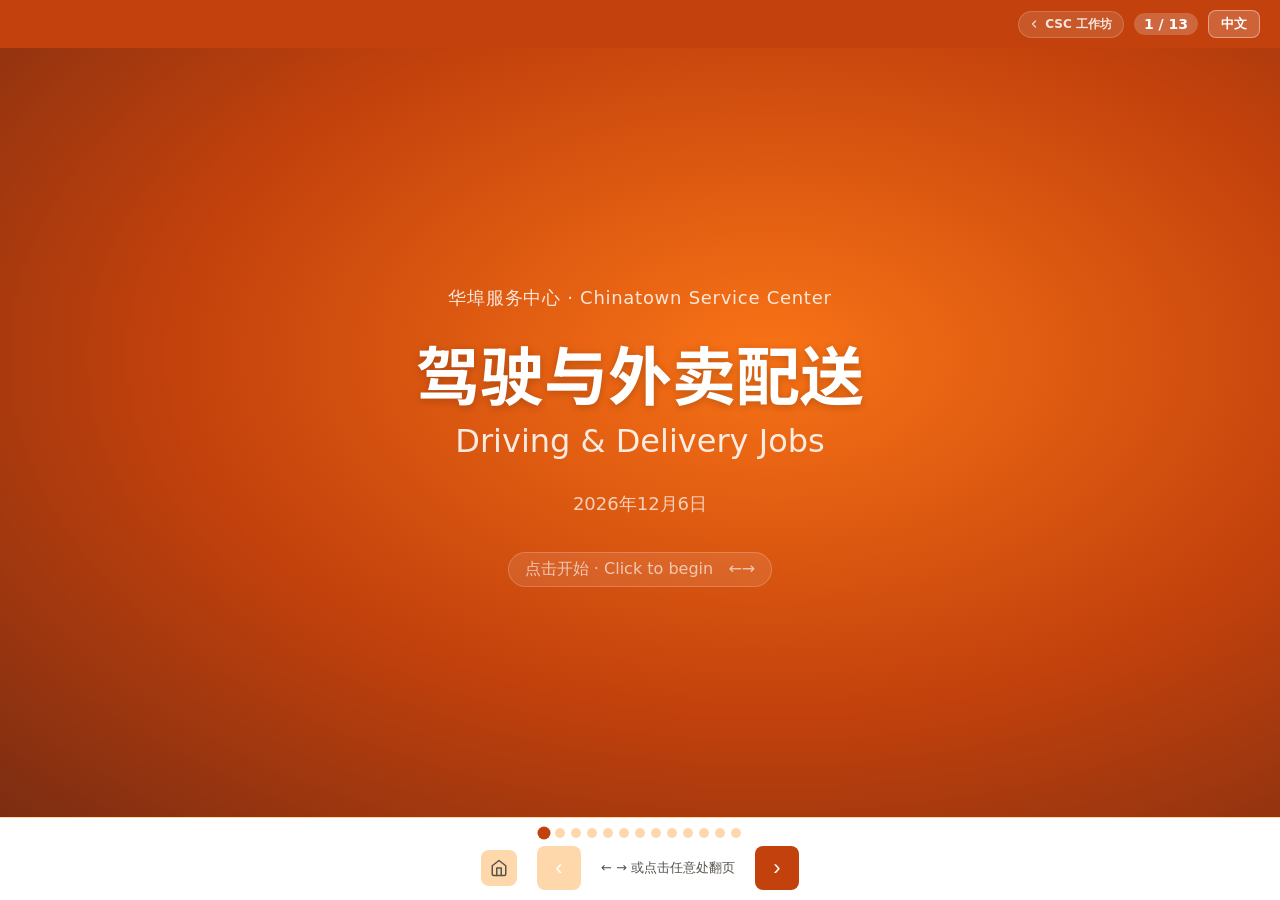
==== commit 4d4e7131: "Add hub back-chip link to csc-workshops.pages.dev Adds a small pill chip in the header that returns " ====
--- a/index.html
+++ b/index.html
@@ -1,5 +1,5 @@
 <!DOCTYPE html>
-<html lang="zh-Hans">
+<html lang="zh-CN">
 <head>
   <meta charset="UTF-8">
   <meta name="viewport" content="width=device-width, initial-scale=1.0">
@@ -15,8 +15,11 @@
   <meta property="og:image:height" content="630">
   <meta property="og:image:alt" content="驾驶与外卖配送工作坊 · Driving & Delivery Workshop — Chinatown Service Center">
   <meta name="twitter:card" content="summary_large_image">
+  <meta name="twitter:title" content="驾驶与外卖配送工作坊 · Driving & Delivery Workshop">
+  <meta name="twitter:description" content="Bilingual workshop on driving and delivery jobs — AB 60 license, DoorDash/Uber Eats setup, gig taxes, full-time driving options.">
   <meta name="twitter:image" content="https://driving-workshop.pages.dev/og-image.jpg">
   <link rel="icon" href="data:image/svg+xml,<svg xmlns='http://www.w3.org/2000/svg' viewBox='0 0 100 100'><text y='.9em' font-size='90'>🚗</text></svg>">
+  <link rel="apple-touch-icon" href="/apple-touch-icon.png">
   <link rel="preconnect" href="https://fonts.googleapis.com">
   <link rel="preconnect" href="https://fonts.gstatic.com" crossorigin>
   <link rel="stylesheet" href="https://fonts.googleapis.com/css2?family=Noto+Sans+SC:wght@400;500;700&display=swap">
@@ -30,6 +33,11 @@
 <header class="slide-header">
   <span class="section-label" id="sectionLabel"></span>
   <div class="header-right">
+      <a href="https://csc-workshops.pages.dev" class="hub-back-chip" aria-label="Back to CSC workshops hub · 返回 CSC 工作坊总站">
+        <svg width="12" height="12" viewBox="0 0 24 24" fill="none" stroke="currentColor" stroke-width="2.5" stroke-linecap="round" stroke-linejoin="round" aria-hidden="true"><polyline points="15 18 9 12 15 6"></polyline></svg>
+        <span class="zh">CSC 工作坊</span>
+        <span class="en">CSC Workshops</span>
+      </a>
     <span class="slide-counter" id="slideCounter" aria-live="polite" aria-atomic="true">1 / 13</span>
     <button class="lang-toggle" id="langToggle" data-action="toggle-lang" aria-label="切换语言 · Toggle language">中文</button>
   </div>
@@ -111,8 +119,8 @@
         <span class="en">Types of Driving Jobs</span>
       </h2>
       <div class="en-subtitle">
-        <span class="zh">在洛杉矶最常见的四种驾驶工作</span>
-        <span class="en">Four most common driving jobs in LA</span>
+        <span class="zh">很多华人新移民第一份工作就是开车 — 时间灵活、门槛低</span>
+        <span class="en">Driving is often the first job for new Chinese immigrants — flexible hours, low barrier</span>
       </div>
       <div class="type-grid">
         <div class="type-card">
@@ -346,6 +354,20 @@
         <span class="zh">您是自雇人士 — 公司不扣税，您要自己交</span>
         <span class="en">You are self-employed — the app does not withhold taxes</span>
       </div>
+      <figure class="viz viz-take-home" role="img" aria-label="Gross vs net pay for gig drivers">
+        <svg viewBox="0 0 120 120" width="160" height="160" aria-hidden="true">
+          <circle cx="60" cy="60" r="50" fill="none" stroke="#fed7aa" stroke-width="16"/>
+          <circle cx="60" cy="60" r="50" fill="none" stroke="#c2410c" stroke-width="16"
+                  stroke-dasharray="172.79 314.16" stroke-dashoffset="0"
+                  transform="rotate(-90 60 60)" stroke-linecap="round"/>
+          <text x="60" y="58" text-anchor="middle" font-size="22" font-weight="800" fill="#7c2d12">~55%</text>
+          <text x="60" y="76" text-anchor="middle" font-size="9" font-weight="600" fill="#7c2d12">take-home</text>
+        </svg>
+        <figcaption class="viz-caption">
+          <span class="zh">每赚 $100,大约 $55 真正到手(扣除油费、车损、税后)</span>
+          <span class="en">$100 earned ≈ $55 take-home (after gas, vehicle wear, and taxes)</span>
+        </figcaption>
+      </figure>
       <div class="info-grid">
         <div class="info-card warn">
           <div class="info-card-title"><span class="zh">您拿的是 1099-NEC</span><span class="en">You Get a 1099-NEC</span></div>
@@ -399,7 +421,6 @@
       <!-- Q1 -->
       <div class="quiz-question">
         <div class="quiz-q-zh"><span class="zh">① DoorDash 和 Uber Eats 每周会自动从您的收入中扣税。</span><span class="en">① DoorDash and Uber Eats automatically withhold taxes from your weekly pay.</span></div>
-        <div class="quiz-q-en"><span class="zh">DoorDash and Uber Eats automatically withhold taxes from your weekly pay.</span><span class="en">DoorDash 和 Uber Eats 每周会自动从您的收入中扣税。</span></div>
       </div>
       <div class="vote-prompt"><span class="zh">🙋 举手 — 对 TRUE / 错 FALSE</span><span class="en">🙋 Raise your hand — TRUE / FALSE</span></div>
 
@@ -418,7 +439,6 @@
       <div class="q2-block" id="q2-block">
         <div class="quiz-question" style="margin-top:16px;">
           <div class="quiz-q-zh"><span class="zh">② 没有合法身份的人也可以申请加州驾照。</span><span class="en">② People without legal immigration status can still apply for a CA driver's license.</span></div>
-          <div class="quiz-q-en"><span class="zh">People without legal immigration status can still apply for a CA driver's license.</span><span class="en">没有合法身份的人也可以申请加州驾照。</span></div>
         </div>
         <div class="vote-prompt"><span class="zh">🙋 举手 — 对 TRUE / 错 FALSE</span><span class="en">🙋 Raise your hand — TRUE / FALSE</span></div>
 
--- a/styles.css
+++ b/styles.css
@@ -1280,6 +1280,29 @@
 }
 .tax-rule-en { font-size: 16px; color: var(--text-sub); line-height: 1.5; }
 
+/* ─── Inline SVG Visualizations ──────────────────────────── */
+.viz {
+  display: flex;
+  flex-direction: column;
+  align-items: center;
+  gap: 8px;
+  margin: 4px auto 14px;
+  width: 100%;
+}
+.viz-caption {
+  font-size: 16px;
+  color: var(--text-sub);
+  text-align: center;
+  max-width: 540px;
+  line-height: 1.45;
+}
+.viz-caption .zh {
+  font-family: "PingFang SC", "Noto Sans SC", "Microsoft YaHei", sans-serif;
+  font-size: 18px;
+  color: var(--primary-dark);
+  font-weight: 600;
+}
+
 /* ─── Job Cards (Slide 10 Full-Time Driving) ──────────────── */
 .job-grid {
   display: grid;
@@ -1496,3 +1519,32 @@
     animation-duration: 0.01ms !important;
   }
 }
+
+
+/* ── Hub back-chip (link to csc-workshops.pages.dev parent hub) ── */
+.hub-back-chip {
+  display: inline-flex;
+  align-items: center;
+  gap: 5px;
+  padding: 4px 11px 4px 9px;
+  font-family: inherit;
+  font-size: 12px;
+  font-weight: 600;
+  color: rgba(255, 255, 255, 0.85);
+  background: rgba(255, 255, 255, 0.12);
+  border: 1px solid rgba(255, 255, 255, 0.18);
+  border-radius: 999px;
+  text-decoration: none;
+  white-space: nowrap;
+  transition: background-color 150ms ease, color 150ms ease, transform 150ms ease;
+}
+.hub-back-chip:hover {
+  background: rgba(255, 255, 255, 0.22);
+  color: white;
+  transform: translateX(-2px);
+}
+.hub-back-chip:focus-visible {
+  outline: 2px solid white;
+  outline-offset: 2px;
+}
+.hub-back-chip svg { flex-shrink: 0; opacity: 0.9; }
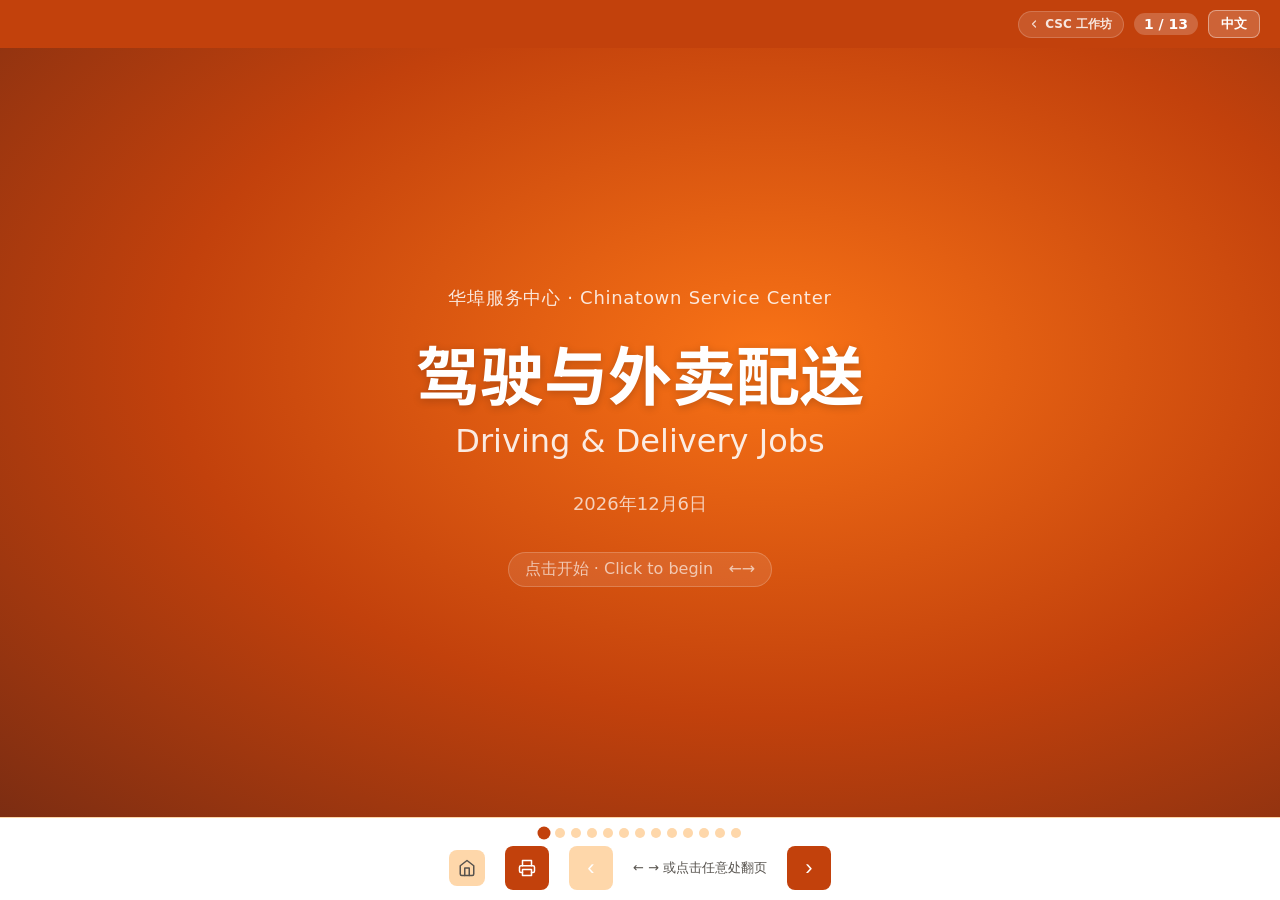
==== commit a98c802d: "Add printable slide handout (print button + @media print) Footer print button calls window.print(). " ====
--- a/index.html
+++ b/index.html
@@ -664,6 +664,7 @@
   <div class="progress-dots" id="progressDots"></div>
   <div class="footer-nav">
     <button class="nav-btn nav-btn--home" id="homeBtn" data-action="home" aria-label="回到第一页 · Go to first slide"><svg xmlns="http://www.w3.org/2000/svg" width="18" height="18" viewBox="0 0 24 24" fill="none" stroke="currentColor" stroke-width="2" stroke-linecap="round" stroke-linejoin="round" aria-hidden="true"><path d="m3 9 9-7 9 7v11a2 2 0 0 1-2 2H5a2 2 0 0 1-2-2z"/><polyline points="9 22 9 12 15 12 15 22"/></svg></button>
+    <button class="nav-btn" id="printBtn" data-action="print" aria-label="打印幻灯片 · Print slides" title="打印 · Print"><svg width="18" height="18" viewBox="0 0 24 24" fill="none" stroke="currentColor" stroke-width="2" stroke-linecap="round" stroke-linejoin="round" aria-hidden="true"><polyline points="6 9 6 2 18 2 18 9"/><path d="M6 18H4a2 2 0 0 1-2-2v-5a2 2 0 0 1 2-2h16a2 2 0 0 1 2 2v5a2 2 0 0 1-2 2h-2"/><rect x="6" y="14" width="12" height="8"/></svg></button>
     <button class="nav-btn" id="prevBtn" data-action="prev-slide" aria-label="上一页 · Previous slide">&#8249;</button>
     <div class="key-hint"><span class="zh">← → 或点击任意处翻页</span><span class="en">← → or click anywhere to advance</span></div>
     <button class="nav-btn" id="nextBtn" data-action="next-slide" aria-label="下一页 · Next slide">&#8250;</button>
--- a/styles.css
+++ b/styles.css
@@ -1548,3 +1548,31 @@
   outline-offset: 2px;
 }
 .hub-back-chip svg { flex-shrink: 0; opacity: 0.9; }
+
+/* ===== PRINT: slide handout (one slide per page) ===== */
+@page { size: landscape; margin: 12mm; }
+
+@media print {
+  html, body { height: auto !important; overflow: visible !important;
+               background: #fff !important; color: #000 !important; }
+  .slides-area, #slidesArea { position: static !important; overflow: visible !important; }
+  .slide {
+    display: block !important; position: static !important; inset: auto !important;
+    height: auto !important; min-height: auto !important; overflow: visible !important;
+    page-break-after: always; break-after: page; cursor: default;
+    zoom: 0.7;
+  }
+  .slide:last-child { page-break-after: auto; break-after: auto; }
+  .slide, .slide * { animation: none !important; }
+  /* hide interactive chrome (nav, toggles, reveal + print buttons, hub link) */
+  .slide-header, .slide-footer, .lang-toggle, .skip-to-main, .key-hint,
+  .nav-btn, .progress-track, .progress-label, .progress-dots, .progress-fill,
+  .hub-back-chip, .start-hint, [data-action], nav { display: none !important; }
+  /* keep small blocks intact across page breaks */
+  .answer-block, .activity-answer, .activity-answer-box, .note-block,
+  [class*="card"], [class*="-box"], [class*="callout"] { break-inside: avoid; page-break-inside: avoid; }
+  /* force-reveal gated answers so the handout is complete */
+  .answer-block, .answer, .activity-answer, .activity-answer-box,
+  .blank-answer, .paycheck-hidden, .option-match,
+  .q1-answer, .q2-answer, .q3-answer, .q2-block, .q3-block { display: block !important; }
+}
